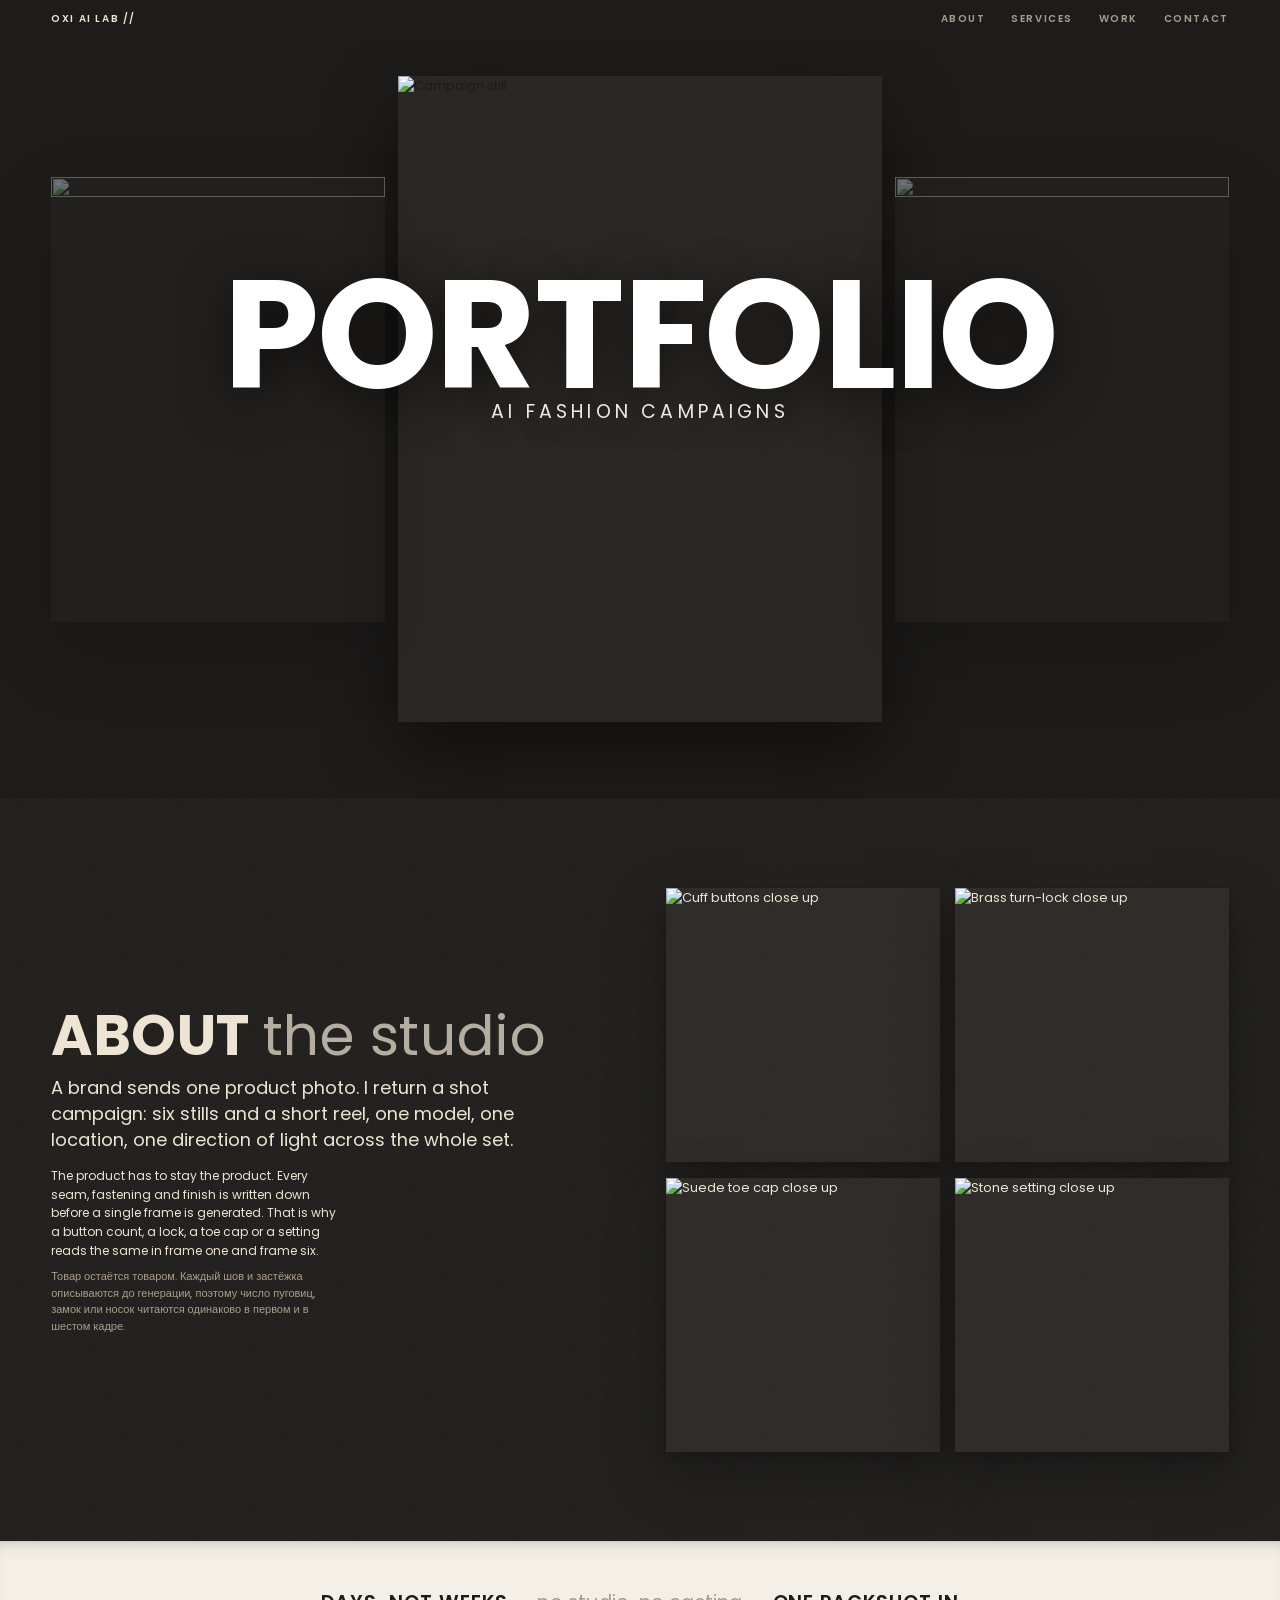
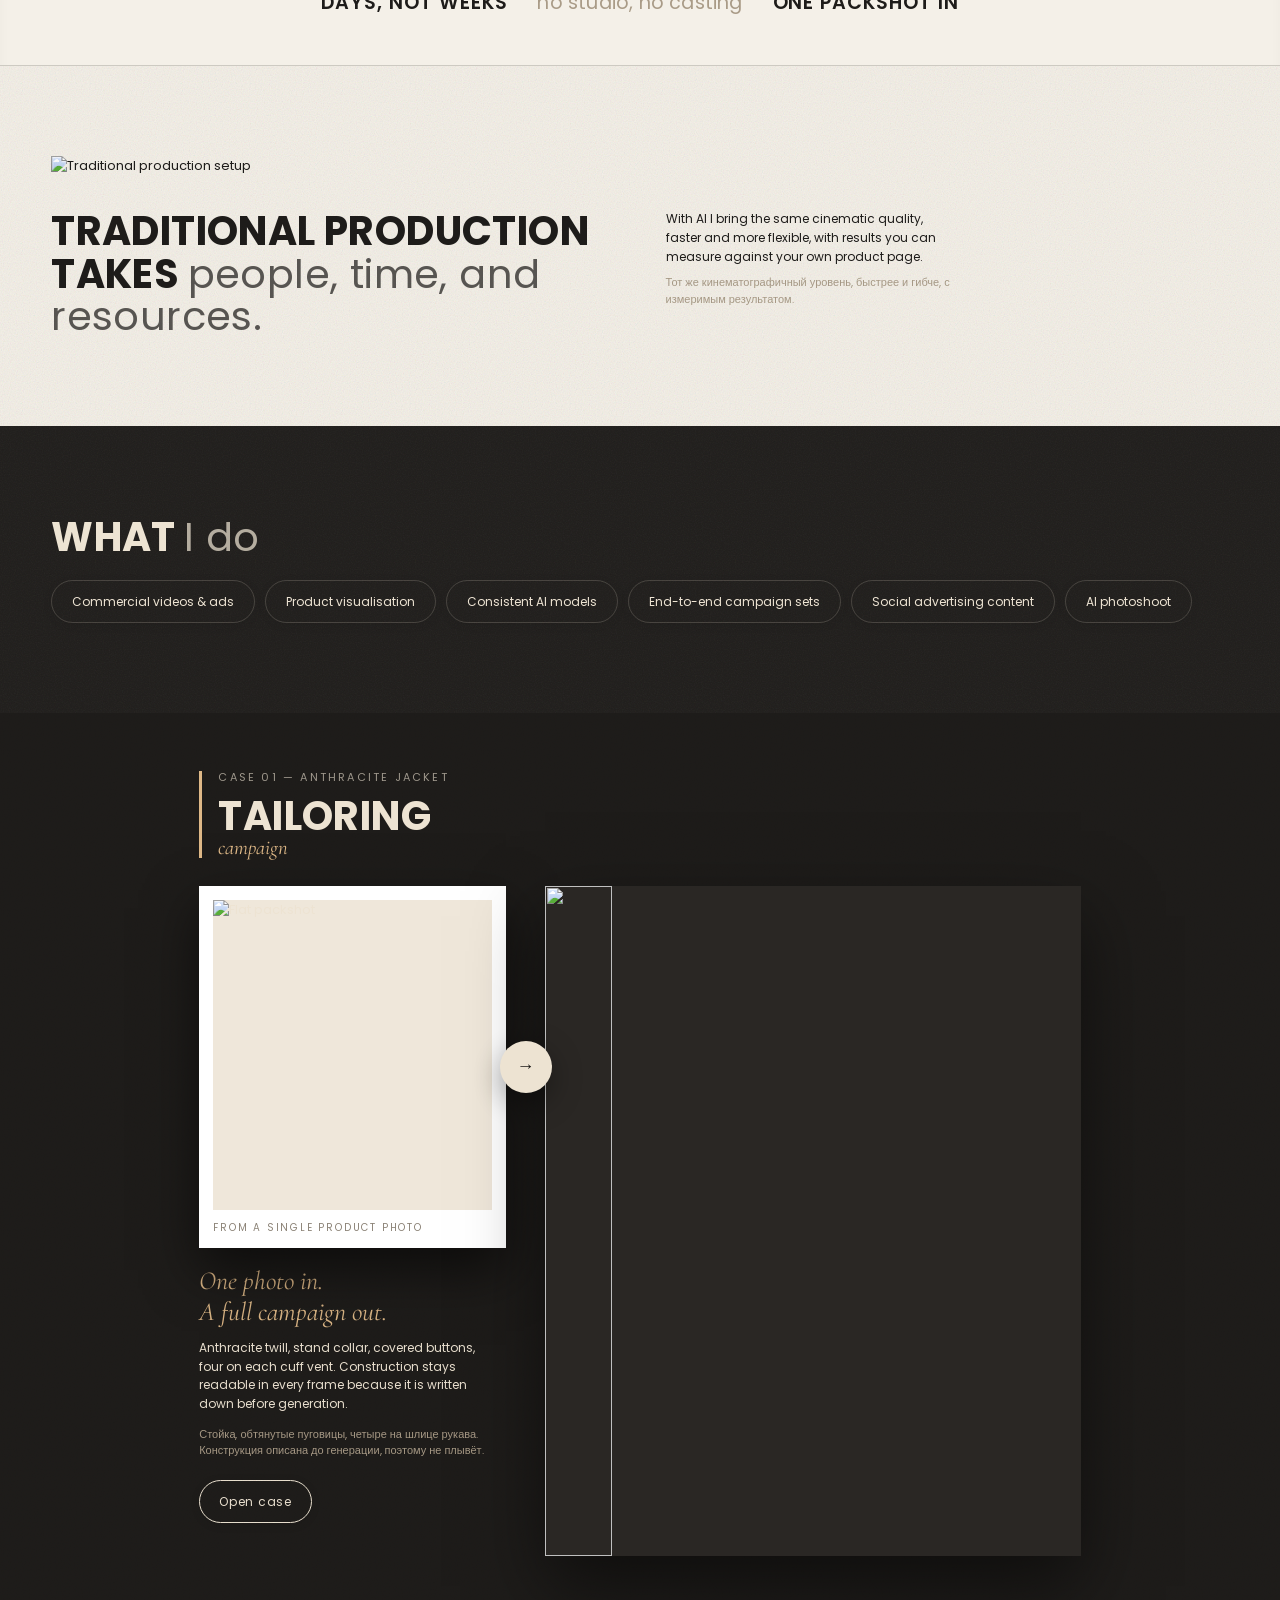
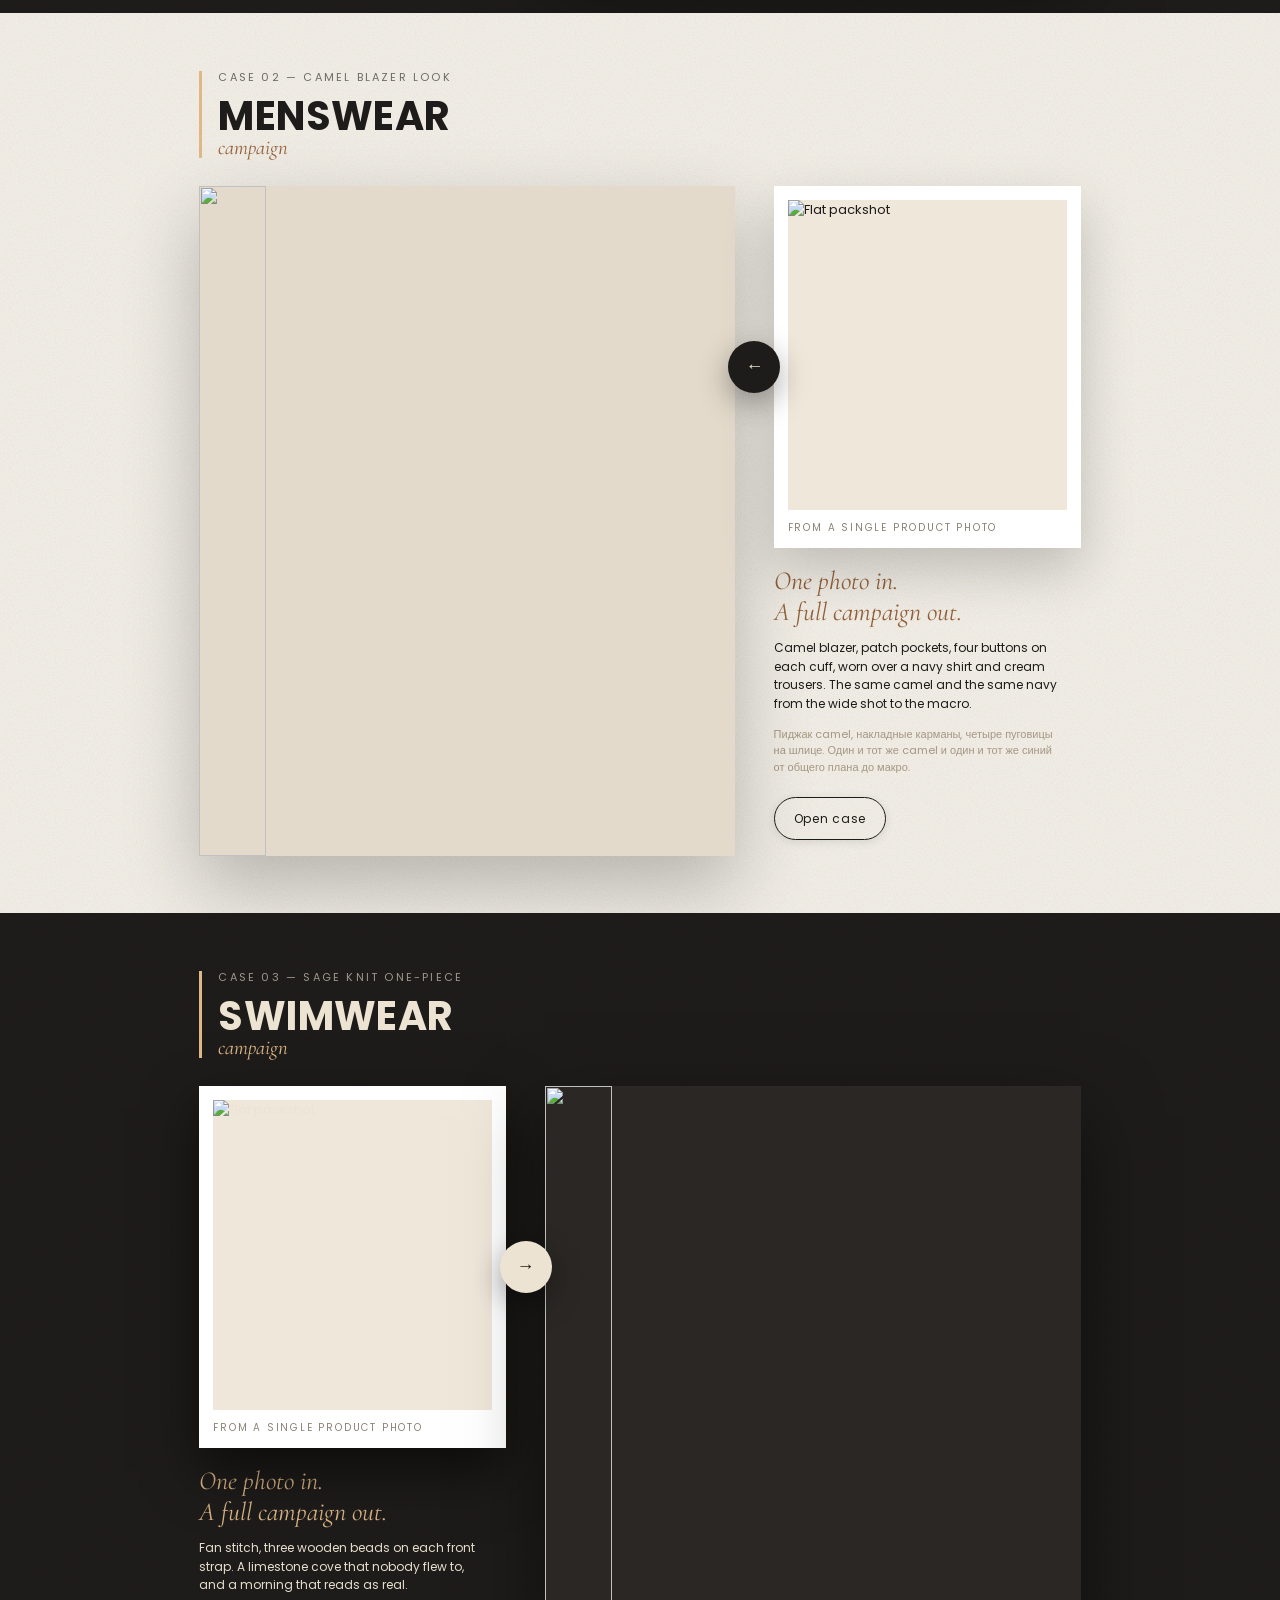
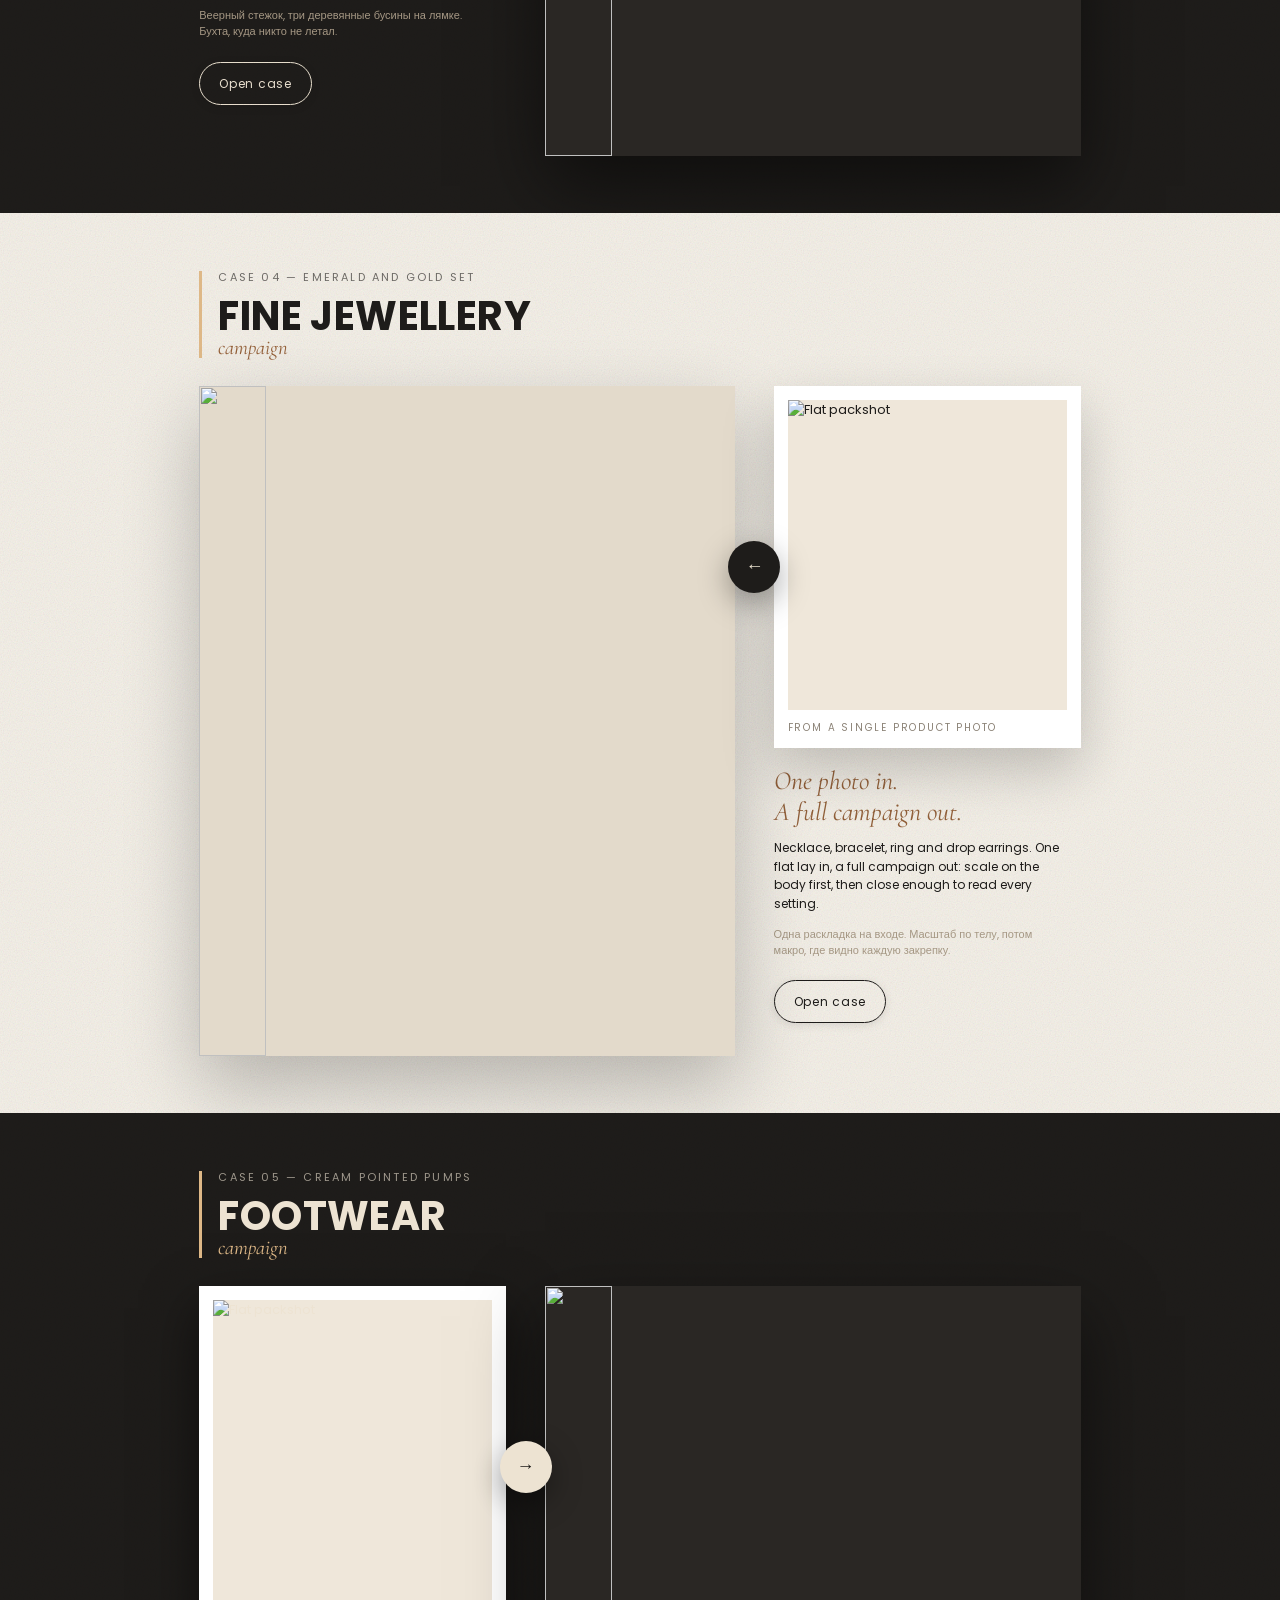
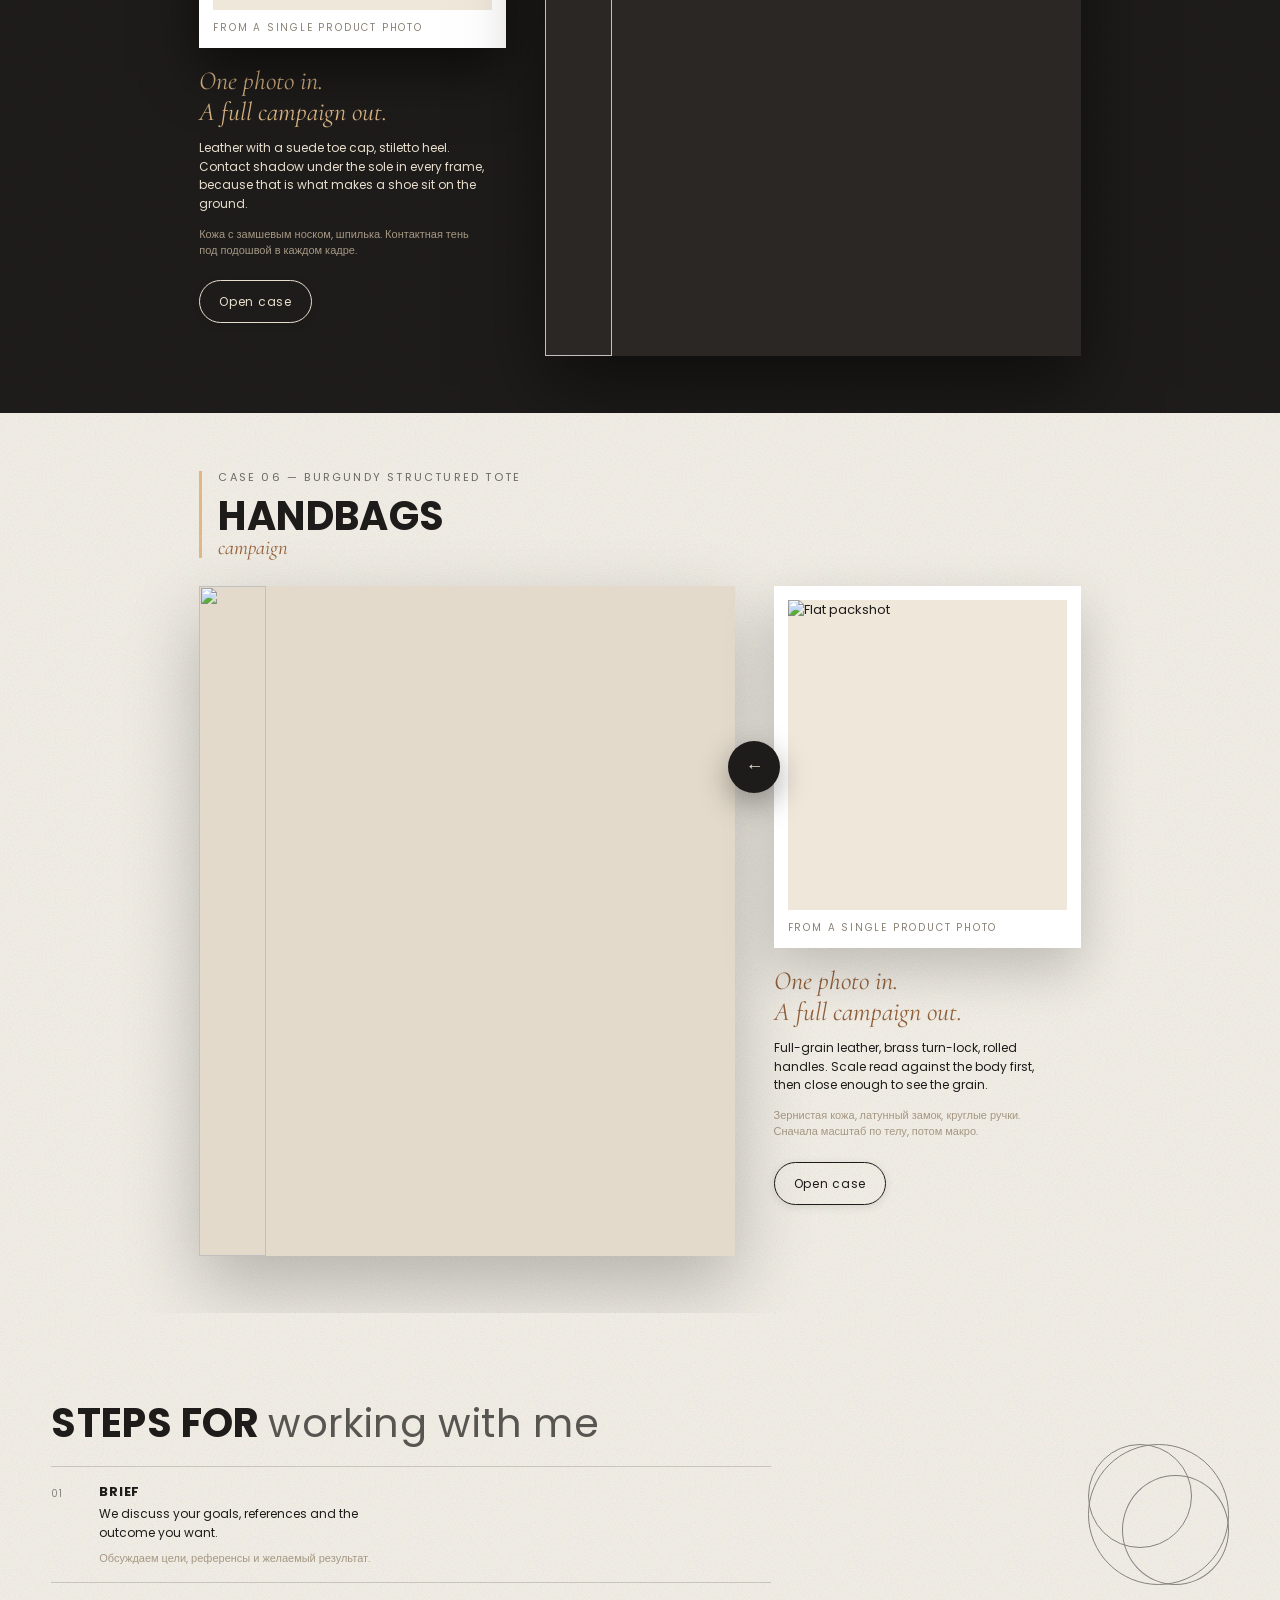
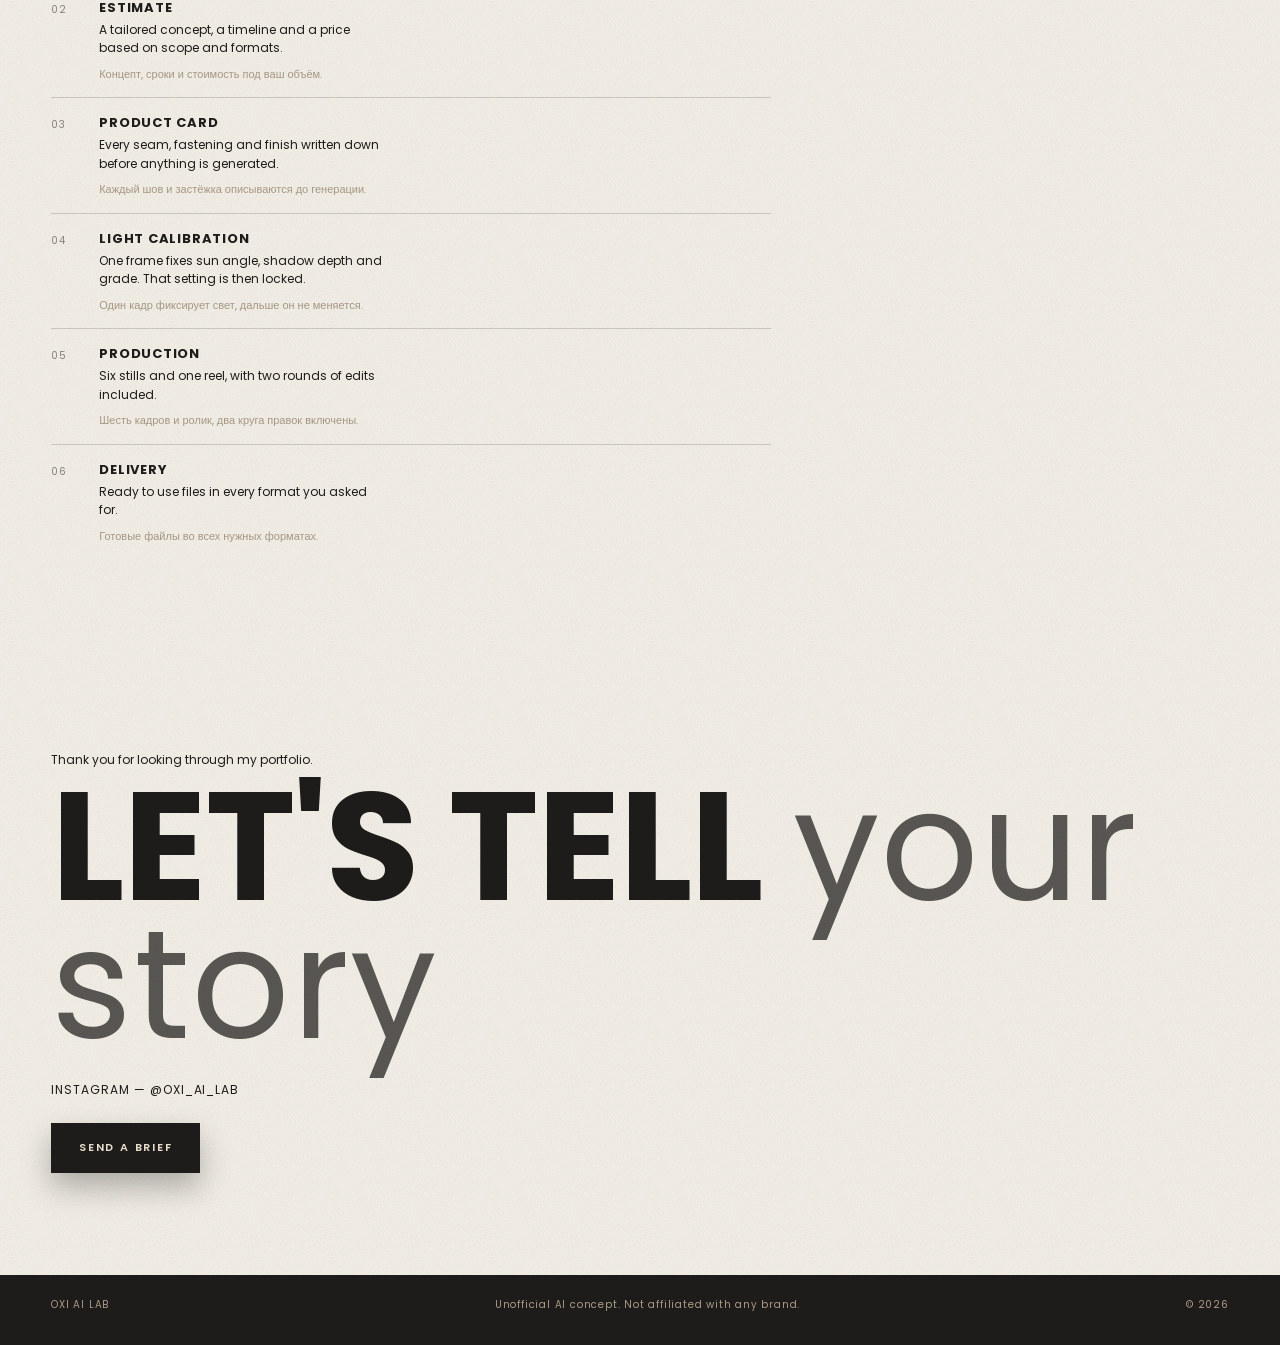
==== index.html @ d64b3382 "Add files via upload" ====
<!DOCTYPE html>
<html lang="en">
<head>
<meta charset="utf-8">
<meta name="viewport" content="width=device-width, initial-scale=1">
<title>OXI AI LAB — AI campaigns for fashion and accessory brands</title>
<meta name="description" content="Campaign visuals generated from a single product photo. Six stills and a short reel, no shoot required.">
<meta property="og:type" content="website">
<meta property="og:title" content="OXI AI LAB — AI campaigns for fashion and accessory brands">
<meta property="og:description" content="Campaign visuals generated from a single product photo. Six stills and a short reel, no shoot required.">
<meta property="og:image" content="https://oxiailab.github.io/images/og.jpg">
<meta property="og:url" content="https://oxiailab.github.io/">
<meta name="twitter:card" content="summary_large_image">
<link rel="icon" href="favicon.svg" type="image/svg+xml">
<link rel="preconnect" href="https://fonts.googleapis.com">
<link rel="preconnect" href="https://fonts.gstatic.com" crossorigin>
<link href="https://fonts.googleapis.com/css2?family=Poppins:wght@400;600;700&family=Cormorant+Garamond:ital,wght@1,300;1,400&display=swap" rel="stylesheet">
<link rel="stylesheet" href="style.css">
</head>
<body>

<header class="topbar">
  <a href="index.html">OXI AI LAB //</a>
  <nav>
    <a href="#about">About</a>
    <a href="#services">Services</a>
    <a href="#work">Work</a>
    <a href="#contact">Contact</a>
  </nav>
</header>

<div class="hero">
  <div class="hero-strip">
    <img class="side" src="images/hero-left.jpg" alt="">
    <img src="images/hero.jpg" alt="Campaign still">
    <img class="side" src="images/jewellery-01.jpg" alt="">
  </div>
  <div class="hero-title">
    <h1 class="giant">Portfolio</h1>
    <span class="hand">AI fashion campaigns</span>
  </div>
</div>

<section class="band dark grain" id="about">
  <div class="wrap cols">
    <div>
      <h2 class="title" style="font-size:clamp(28px,4.4vw,60px)">About <em>the studio</em></h2>
      <p class="lead">A brand sends one product photo. I return a shot campaign: six stills and a short reel, one model, one location, one direction of light across the whole set.</p>
      <p class="note">The product has to stay the product. Every seam, fastening and finish is written down before a single frame is generated. That is why a button count, a lock, a toe cap or a setting reads the same in frame one and frame six.</p>
      <p class="note-ru">Товар остаётся товаром. Каждый шов и застёжка описываются до генерации, поэтому число пуговиц, замок или носок читаются одинаково в первом и в шестом кадре.</p>
    </div>
    <div class="about-grid">
      <img src="images/about-1.jpg" alt="Cuff buttons close up">
      <img src="images/about-2.jpg" alt="Brass turn-lock close up">
      <img src="images/about-3.jpg" alt="Suede toe cap close up">
      <img src="images/about-4.jpg" alt="Stone setting close up">
    </div>
  </div>
</section>

<div class="manifest">
  <span>Days, not weeks</span>
  <span>no studio, no casting</span>
  <span>one packshot in</span>
</div>

<section class="band paper grain">
  <div class="wrap">
    <img src="images/compare.jpg" alt="Traditional production setup">
    <div class="cols" style="margin-top:34px; align-items:start">
      <h2 class="title" style="margin:0">Traditional production takes <em>people, time, and resources.</em></h2>
      <div>
        <p class="note">With AI I bring the same cinematic quality, faster and more flexible, with results you can measure against your own product page.</p>
        <p class="note-ru">Тот же кинематографичный уровень, быстрее и гибче, с измеримым результатом.</p>
      </div>
    </div>
  </div>
</section>

<section class="band dark grain" id="services">
  <div class="wrap">
    <h2 class="title">What <em>I do</em></h2>
    <ul class="pills">
      <li>Commercial videos &amp; ads</li>
      <li>Product visualisation</li>
      <li>Consistent AI models</li>
      <li>End-to-end campaign sets</li>
      <li>Social advertising content</li>
      <li>AI photoshoot</li>
    </ul>
  </div>
</section>

<div id="work"></div>

<!-- ===== РАЗВОРОТ: jacket (тёмный) ===== -->
<section class="case dark grain">
  <div class="wrap">
    <div class="head">
      <p class="tag">Case 01 — anthracite jacket</p>
      <h2 class="title">Tailoring<em>campaign</em></h2>
    </div>
    <div class="pr flip">
      <div class="pr-frame">
        <span class="track">
            <img src="images/jacket-01.jpg" alt="" loading="eager" decoding="async" fetchpriority="high">
            <img src="images/jacket-02.jpg" alt="" loading="lazy" decoding="async">
            <img src="images/jacket-03.jpg" alt="" loading="lazy" decoding="async">
            <img src="images/jacket-04.jpg" alt="" loading="lazy" decoding="async">
            <img src="images/jacket-05.jpg" alt="" loading="lazy" decoding="async">
            <img src="images/jacket-06.jpg" alt="" loading="lazy" decoding="async">
            <img src="images/jacket-01.jpg" alt="" loading="lazy" decoding="async">
            <img src="images/jacket-02.jpg" alt="" loading="lazy" decoding="async">
        </span>
      </div>
      <div class="pr-side">
        <figure class="pr-card">
          <img src="images/packshot-jacket.jpg" alt="Flat packshot">
          <figcaption>From a single product photo</figcaption>
          <span class="pr-arrow" aria-hidden="true">&#8594;</span>
        </figure>
        <p class="line">One photo in.<br>A full campaign out.</p>
        <p class="note">Anthracite twill, stand collar, covered buttons, four on each cuff vent. Construction stays readable in every frame because it is written down before generation.</p>
        <p class="note-ru">Стойка, обтянутые пуговицы, четыре на шлице рукава. Конструкция описана до генерации, поэтому не плывёт.</p>
        <a class="link" href="case-jacket.html">Open case</a>
      </div>
    </div>
  </div>
</section>

<!-- ===== РАЗВОРОТ: menswear (кремовый) ===== -->
<section class="case paper grain">
  <div class="wrap">
    <div class="head">
      <p class="tag">Case 02 — camel blazer look</p>
      <h2 class="title">Menswear<em>campaign</em></h2>
    </div>
    <div class="pr">
      <div class="pr-frame">
        <span class="track">
            <img src="images/menswear-01.jpg" alt="" loading="eager" decoding="async">
            <img src="images/menswear-02.jpg" alt="" loading="lazy" decoding="async">
            <img src="images/menswear-03.jpg" alt="" loading="lazy" decoding="async">
            <img src="images/menswear-04.jpg" alt="" loading="lazy" decoding="async">
            <img src="images/menswear-05.jpg" alt="" loading="lazy" decoding="async">
            <img src="images/menswear-06.jpg" alt="" loading="lazy" decoding="async">
            <img src="images/menswear-01.jpg" alt="" loading="lazy" decoding="async">
            <img src="images/menswear-02.jpg" alt="" loading="lazy" decoding="async">
        </span>
      </div>
      <div class="pr-side">
        <figure class="pr-card">
          <img src="images/packshot-menswear.jpg" alt="Flat packshot">
          <figcaption>From a single product photo</figcaption>
          <span class="pr-arrow" aria-hidden="true">&#8592;</span>
        </figure>
        <p class="line">One photo in.<br>A full campaign out.</p>
        <p class="note">Camel blazer, patch pockets, four buttons on each cuff, worn over a navy shirt and cream trousers. The same camel and the same navy from the wide shot to the macro.</p>
        <p class="note-ru">Пиджак camel, накладные карманы, четыре пуговицы на шлице. Один и тот же camel и один и тот же синий от общего плана до макро.</p>
        <a class="link" href="case-menswear.html">Open case</a>
      </div>
    </div>
  </div>
</section>

<!-- ===== РАЗВОРОТ: swimsuit (тёмный) ===== -->
<section class="case dark grain">
  <div class="wrap">
    <div class="head">
      <p class="tag">Case 03 — sage knit one-piece</p>
      <h2 class="title">Swimwear<em>campaign</em></h2>
    </div>
    <div class="pr flip">
      <div class="pr-frame">
        <span class="track">
            <img src="images/swimsuit-01.jpg" alt="" loading="eager" decoding="async">
            <img src="images/swimsuit-02.jpg" alt="" loading="lazy" decoding="async">
            <img src="images/swimsuit-03.jpg" alt="" loading="lazy" decoding="async">
            <img src="images/swimsuit-04.jpg" alt="" loading="lazy" decoding="async">
            <img src="images/swimsuit-05.jpg" alt="" loading="lazy" decoding="async">
            <img src="images/swimsuit-06.jpg" alt="" loading="lazy" decoding="async">
            <img src="images/swimsuit-01.jpg" alt="" loading="lazy" decoding="async">
            <img src="images/swimsuit-02.jpg" alt="" loading="lazy" decoding="async">
        </span>
      </div>
      <div class="pr-side">
        <figure class="pr-card">
          <img src="images/packshot-swimsuit.jpg" alt="Flat packshot">
          <figcaption>From a single product photo</figcaption>
          <span class="pr-arrow" aria-hidden="true">&#8594;</span>
        </figure>
        <p class="line">One photo in.<br>A full campaign out.</p>
        <p class="note">Fan stitch, three wooden beads on each front strap. A limestone cove that nobody flew to, and a morning that reads as real.</p>
        <p class="note-ru">Веерный стежок, три деревянные бусины на лямке. Бухта, куда никто не летал.</p>
        <a class="link" href="case-swimsuit.html">Open case</a>
      </div>
    </div>
  </div>
</section>

<!-- ===== РАЗВОРОТ: jewellery (кремовый) ===== -->
<section class="case paper grain">
  <div class="wrap">
    <div class="head">
      <p class="tag">Case 04 — emerald and gold set</p>
      <h2 class="title">Fine jewellery<em>campaign</em></h2>
    </div>
    <div class="pr">
      <div class="pr-frame">
        <span class="track">
            <img src="images/jewellery-01.jpg" alt="" loading="eager" decoding="async">
            <img src="images/jewellery-02.jpg" alt="" loading="lazy" decoding="async">
            <img src="images/jewellery-03.jpg" alt="" loading="lazy" decoding="async">
            <img src="images/jewellery-04.jpg" alt="" loading="lazy" decoding="async">
            <img src="images/jewellery-05.jpg" alt="" loading="lazy" decoding="async">
            <img src="images/jewellery-06.jpg" alt="" loading="lazy" decoding="async">
            <img src="images/jewellery-01.jpg" alt="" loading="lazy" decoding="async">
            <img src="images/jewellery-02.jpg" alt="" loading="lazy" decoding="async">
        </span>
      </div>
      <div class="pr-side">
        <figure class="pr-card">
          <img src="images/packshot-jewellery.jpg" alt="Flat packshot">
          <figcaption>From a single product photo</figcaption>
          <span class="pr-arrow" aria-hidden="true">&#8592;</span>
        </figure>
        <p class="line">One photo in.<br>A full campaign out.</p>
        <p class="note">Necklace, bracelet, ring and drop earrings. One flat lay in, a full campaign out: scale on the body first, then close enough to read every setting.</p>
        <p class="note-ru">Одна раскладка на входе. Масштаб по телу, потом макро, где видно каждую закрепку.</p>
        <a class="link" href="case-jewellery.html">Open case</a>
      </div>
    </div>
  </div>
</section>

<!-- ===== РАЗВОРОТ: shoes (тёмный) ===== -->
<section class="case dark grain">
  <div class="wrap">
    <div class="head">
      <p class="tag">Case 05 — cream pointed pumps</p>
      <h2 class="title">Footwear<em>campaign</em></h2>
    </div>
    <div class="pr flip">
      <div class="pr-frame">
        <span class="track">
            <img src="images/shoes-01.jpg" alt="" loading="eager" decoding="async">
            <img src="images/shoes-02.jpg" alt="" loading="lazy" decoding="async">
            <img src="images/shoes-03.jpg" alt="" loading="lazy" decoding="async">
            <img src="images/shoes-04.jpg" alt="" loading="lazy" decoding="async">
            <img src="images/shoes-05.jpg" alt="" loading="lazy" decoding="async">
            <img src="images/shoes-06.jpg" alt="" loading="lazy" decoding="async">
            <img src="images/shoes-01.jpg" alt="" loading="lazy" decoding="async">
            <img src="images/shoes-02.jpg" alt="" loading="lazy" decoding="async">
        </span>
      </div>
      <div class="pr-side">
        <figure class="pr-card">
          <img src="images/packshot-shoes.jpg" alt="Flat packshot">
          <figcaption>From a single product photo</figcaption>
          <span class="pr-arrow" aria-hidden="true">&#8594;</span>
        </figure>
        <p class="line">One photo in.<br>A full campaign out.</p>
        <p class="note">Leather with a suede toe cap, stiletto heel. Contact shadow under the sole in every frame, because that is what makes a shoe sit on the ground.</p>
        <p class="note-ru">Кожа с замшевым носком, шпилька. Контактная тень под подошвой в каждом кадре.</p>
        <a class="link" href="case-shoes.html">Open case</a>
      </div>
    </div>
  </div>
</section>

<!-- ===== РАЗВОРОТ: bag (кремовый) ===== -->
<section class="case paper grain">
  <div class="wrap">
    <div class="head">
      <p class="tag">Case 06 — burgundy structured tote</p>
      <h2 class="title">Handbags<em>campaign</em></h2>
    </div>
    <div class="pr">
      <div class="pr-frame">
        <span class="track">
            <img src="images/bag-01.jpg" alt="" loading="eager" decoding="async">
            <img src="images/bag-02.jpg" alt="" loading="lazy" decoding="async">
            <img src="images/bag-03.jpg" alt="" loading="lazy" decoding="async">
            <img src="images/bag-04.jpg" alt="" loading="lazy" decoding="async">
            <img src="images/bag-05.jpg" alt="" loading="lazy" decoding="async">
            <img src="images/bag-06.jpg" alt="" loading="lazy" decoding="async">
            <img src="images/bag-01.jpg" alt="" loading="lazy" decoding="async">
            <img src="images/bag-02.jpg" alt="" loading="lazy" decoding="async">
        </span>
      </div>
      <div class="pr-side">
        <figure class="pr-card">
          <img src="images/packshot-bag.jpg" alt="Flat packshot">
          <figcaption>From a single product photo</figcaption>
          <span class="pr-arrow" aria-hidden="true">&#8592;</span>
        </figure>
        <p class="line">One photo in.<br>A full campaign out.</p>
        <p class="note">Full-grain leather, brass turn-lock, rolled handles. Scale read against the body first, then close enough to see the grain.</p>
        <p class="note-ru">Зернистая кожа, латунный замок, круглые ручки. Сначала масштаб по телу, потом макро.</p>
        <a class="link" href="case-bag.html">Open case</a>
      </div>
    </div>
  </div>
</section>

<section class="band paper grain">
  <div class="circles"><span></span><span></span><span></span></div>
  <div class="wrap">
    <h2 class="title">Steps for <em>working with me</em></h2>
    <ol class="steps">
      <li><div><b>Brief</b><p class="note">We discuss your goals, references and the outcome you want.</p><p class="note-ru">Обсуждаем цели, референсы и желаемый результат.</p></div></li>
      <li><div><b>Estimate</b><p class="note">A tailored concept, a timeline and a price based on scope and formats.</p><p class="note-ru">Концепт, сроки и стоимость под ваш объём.</p></div></li>
      <li><div><b>Product card</b><p class="note">Every seam, fastening and finish written down before anything is generated.</p><p class="note-ru">Каждый шов и застёжка описываются до генерации.</p></div></li>
      <li><div><b>Light calibration</b><p class="note">One frame fixes sun angle, shadow depth and grade. That setting is then locked.</p><p class="note-ru">Один кадр фиксирует свет, дальше он не меняется.</p></div></li>
      <li><div><b>Production</b><p class="note">Six stills and one reel, with two rounds of edits included.</p><p class="note-ru">Шесть кадров и ролик, два круга правок включены.</p></div></li>
      <li><div><b>Delivery</b><p class="note">Ready to use files in every format you asked for.</p><p class="note-ru">Готовые файлы во всех нужных форматах.</p></div></li>
    </ol>
  </div>
</section>

<section class="cta grain" id="contact">
  <div class="wrap">
    <p class="note">Thank you for looking through my portfolio.</p>
    <h2 class="giant">Let's tell <em>your story</em></h2>
    <div class="contacts">
      <a href="https://instagram.com/oxi_ai_lab" target="_blank" rel="noopener">Instagram — @oxi_ai_lab</a>
    </div>
    <a class="btn" href="https://instagram.com/oxi_ai_lab" target="_blank" rel="noopener">Send a brief</a>
  </div>
</section>

<footer class="foot">
  <span>OXI AI LAB</span>
  <span>Unofficial AI concept. Not affiliated with any brand.</span>
  <span>&copy; 2026</span>
</footer>

<nav class="slidenav" aria-label="Cases"></nav>
<script>
/* Листание кейсов: точки справа, стрелки и PageUp/PageDown.
   Прокрутка колесом работает как обычно, слайды к ней примагничиваются средствами CSS. */
(function(){
  var cases = [].slice.call(document.querySelectorAll('section.case'));
  if (!cases.length) return;
  var nav = document.querySelector('.slidenav');
  cases.forEach(function(sec, i){
    var b = document.createElement('button');
    b.type = 'button';
    b.setAttribute('aria-label', 'Case ' + (i + 1));
    b.addEventListener('click', function(){ go(i); });
    nav.appendChild(b);
  });
  var dots = [].slice.call(nav.children), cur = 0;
  function go(i){
    i = Math.max(0, Math.min(cases.length - 1, i));
    cases[i].scrollIntoView({behavior:'smooth', block:'start'});
  }
  function warm(i){
    /* Кадры следующего слайда подгружаются заранее, по одному, чтобы канал не забивался
       шестью картинками разом: именно из-за этого на медленной сети появлялись белые места. */
    var sec = cases[i];
    if (!sec || sec.dataset.warm) return;
    sec.dataset.warm = '1';
    var imgs = [].slice.call(sec.querySelectorAll('img[loading="lazy"]'));
    (function next(){
      var img = imgs.shift();
      if (!img) return;
      img.loading = 'eager';
      var probe = new Image();
      probe.onload = probe.onerror = function(){ setTimeout(next, 60); };
      probe.src = img.currentSrc || img.src;
    })();
  }
  function mark(i){
    cur = i;
    dots.forEach(function(d, k){ d.setAttribute('aria-current', k === i ? 'true' : 'false'); });
    nav.classList.toggle('on-dark', cases[i].classList.contains('dark'));
    warm(i); warm(i + 1);
  }
  if ('IntersectionObserver' in window){
    var io = new IntersectionObserver(function(es){
      es.forEach(function(e){ if (e.isIntersecting) mark(cases.indexOf(e.target)); });
    }, {threshold:.55});
    cases.forEach(function(s){ io.observe(s); });
  }
  if (document.readyState === 'complete') { warm(0); warm(1); }
  else window.addEventListener('load', function(){ warm(0); warm(1); });
  document.addEventListener('keydown', function(e){
    if (e.metaKey || e.ctrlKey || e.altKey) return;
    var inCase = cases[cur] && cases[cur].getBoundingClientRect().top > -window.innerHeight * .5
                             && cases[cur].getBoundingClientRect().bottom > window.innerHeight * .5;
    if (e.key === 'ArrowRight' || e.key === 'PageDown'){ if (inCase){ e.preventDefault(); go(cur + 1); } }
    if (e.key === 'ArrowLeft'  || e.key === 'PageUp'){   if (inCase){ e.preventDefault(); go(cur - 1); } }
  });
})();
</script>
</body>
</html>
---- style.css ----
/* =========================================================
   OXI AI LAB — коллажное портфолио
   Цвета и шрифты — в :root. Разметка — в .html
   ========================================================= */

:root{
  --ink:      #1E1C1A;   /* тёмные развороты */
  --ink-soft: #2A2724;   /* антрацит канона */
  --cream:    #EDE3D2;
  --paper:    #F4F0E8;   /* утверждённый светлый фон соцсетей */
  --bronze:   #94613A;   /* курсивный акцент на светлом */
  --tan:      #DEB887;   /* фирменная полоска, курсив на тёмном */
  --sand:     #A99B87;   /* русские подписи, вторичный текст */
  --line-l:   rgba(30,28,26,.18);
  --line-d:   rgba(237,227,210,.18);

  --sans:  "Poppins","Helvetica Neue",Arial,sans-serif;

  --pad: clamp(16px,4vw,60px);
  --max: 1320px;
}

*{ box-sizing:border-box; }
html{ scroll-behavior:smooth; }
@media (prefers-reduced-motion:reduce){ html{ scroll-behavior:auto; } }

body{
  margin:0; color:var(--ink); font-family:var(--sans);
  font-size:clamp(13px,.95vw,15px); line-height:1.6;
  background:var(--paper); -webkit-font-smoothing:antialiased;
}
img,video{ display:block; width:100%; height:auto; }
a{ color:inherit; text-decoration:none; }
a:focus-visible{ outline:2px solid currentColor; outline-offset:3px; }
.wrap{ max-width:var(--max); margin:0 auto; padding-inline:var(--pad); }

/* ---------- бумажная фактура (генерится CSS, файл не нужен) ---------- */
.grain{ position:relative; }
.grain::before{
  content:""; position:absolute; inset:0; pointer-events:none; opacity:.35;
  background-image:url("data:image/svg+xml,%3Csvg xmlns='http://www.w3.org/2000/svg' width='160' height='160'%3E%3Cfilter id='n'%3E%3CfeTurbulence type='fractalNoise' baseFrequency='.85' numOctaves='3'/%3E%3C/filter%3E%3Crect width='160' height='160' filter='url(%23n)' opacity='.5'/%3E%3C/svg%3E");
  mix-blend-mode:multiply;
}
.band.dark.grain::before{ mix-blend-mode:screen; opacity:.12; }

/* ---------- полосы ---------- */
.band{ padding-block:clamp(48px,7vw,110px); position:relative; }
.band.dark{ background:var(--ink); color:var(--cream); }
.band.paper{ background:var(--paper); }

/* ---------- типографика ---------- */
.giant{
  margin:0; font-weight:700; text-transform:uppercase;
  letter-spacing:-.015em; line-height:.9;
  font-size:clamp(46px,12vw,164px);
}
.title{
  margin:0 0 10px; font-weight:700; text-transform:uppercase;
  letter-spacing:.01em; line-height:1.06;
  font-size:clamp(21px,3.1vw,44px);
}
/* Акцент внутри заголовка: то же семейство, светлее и без капса.
   Курсив Cormorant разрешён только на ровных подложках — канон visual-identity.md §8. */
.title em, .giant em{
  font-style:normal; font-weight:400; text-transform:none;
  letter-spacing:.01em; opacity:.72;
}
.hand{ font-weight:400; text-transform:uppercase; letter-spacing:.22em;
       font-size:clamp(13px,1.5vw,19px); line-height:1.2; margin:0; }
.eyebrow{ margin:0 0 10px; font-size:10px; letter-spacing:.18em; text-transform:uppercase; font-weight:600; opacity:.6; }
.note{ font-size:12px; line-height:1.55; max-width:36ch; margin:0 0 8px; }
.note-ru{ font-size:11px; line-height:1.5; max-width:36ch; color:var(--sand); margin:0; }
.lead{ font-size:clamp(15px,1.4vw,19px); line-height:1.45; max-width:44ch; margin:0 0 14px; }
p{ margin:0 0 12px; }

/* ---------- шапка ---------- */
.topbar{
  position:sticky; top:0; z-index:20;
  display:flex; justify-content:space-between; align-items:center; gap:16px;
  padding:11px var(--pad); background:var(--ink); color:var(--cream);
  font-size:10px; letter-spacing:.16em; text-transform:uppercase; font-weight:600;
}
.topbar nav{ display:flex; gap:clamp(10px,2vw,28px); }
.topbar nav a{ opacity:.65; } .topbar nav a:hover{ opacity:1; }

/* ---------- герой ---------- */
.hero{ background:var(--ink); position:relative; overflow:hidden; padding-block:clamp(20px,3vw,44px) clamp(40px,6vw,80px); }
.hero-strip{ display:grid; grid-template-columns:1fr 1.45fr 1fr; gap:clamp(6px,1vw,14px); padding-inline:var(--pad); }
.hero-strip img{ aspect-ratio:3/4; object-fit:cover; }
.hero-strip .side{ opacity:.4; align-self:center; }
.hero-title{ position:absolute; left:0; right:0; top:30%; z-index:3; text-align:center; color:#fff; pointer-events:none;
             text-shadow:0 10px 50px rgba(0,0,0,.6); }
.hero-title .hand{ display:block; margin-top:-.18em; opacity:.9; }
@media (max-width:760px){
  .hero-strip{ grid-template-columns:1fr; } .hero-strip .side{ display:none; }
  .hero-title{ top:auto; bottom:14%; }
}

/* ---------- две колонки ---------- */
.cols{ display:grid; grid-template-columns:1fr 1fr; gap:clamp(22px,4vw,60px); align-items:center; }
.cols img{ aspect-ratio:4/5; object-fit:cover; }
@media (max-width:820px){ .cols{ grid-template-columns:1fr; } }

/* ---------- строка-манифест ---------- */
.manifest{
  display:flex; flex-wrap:wrap; justify-content:center; align-items:baseline;
  gap:clamp(8px,2.4vw,30px); padding-block:clamp(24px,3.6vw,48px);
  border-block:1px solid var(--line-l); background:var(--paper);
  font-size:clamp(12px,1.5vw,20px); text-transform:uppercase; letter-spacing:.05em; font-weight:600;
}
.manifest span:nth-child(even){ font-weight:400; text-transform:none; letter-spacing:.01em; color:var(--sand); }

/* ---------- пилюли услуг ---------- */
.pills{ display:flex; flex-wrap:wrap; gap:10px; margin:22px 0 0; padding:0; }
.pills li{ list-style:none; border:1px solid var(--line-l); border-radius:999px; padding:11px 20px; font-size:12px; }
.band.dark .pills li{ border-color:var(--line-d); }

/* ---------- ДЕКОР ----------
   .rail — рейка с прищепками над разворотом
   .circles — контурные круги в углу
------------------------------------ */
.rail{ position:relative; height:34px; margin-bottom:14px; }
.rail::before{ content:""; position:absolute; left:0; right:0; top:9px; height:1px; background:currentColor; opacity:.35; }
.rail i{ position:absolute; top:0; width:9px; height:26px; border:1px solid currentColor; border-radius:3px; opacity:.55; }
.rail i:nth-child(1){ left:12%; } .rail i:nth-child(2){ left:48%; } .rail i:nth-child(3){ left:83%; }
.circles{ position:absolute; right:var(--pad); top:14%; width:clamp(90px,11vw,170px); aspect-ratio:1; pointer-events:none; opacity:.5; }
.circles span{ position:absolute; inset:0; border:1px solid currentColor; border-radius:50%; }
.circles span:nth-child(2){ inset:0 26% 26% 0; } .circles span:nth-child(3){ inset:22% 0 0 24%; }

/* ---------- РАЗВОРОТ КЕЙСА ----------
   Ровная строка: текстовый блок + два кадра.
   Пакшот на кремовом — маленькая карточка поверх кадров.
------------------------------------------------ */
.board{
  position:relative;
  display:grid; grid-template-columns:repeat(3,1fr);
  gap:clamp(10px,1.6vw,22px); align-items:start;
  margin-top:clamp(22px,3.4vw,44px);
}
.board a, .board figure{ margin:0; display:block; }
.board img, .board video{
  aspect-ratio:4/5; object-fit:cover;
  box-shadow:0 26px 60px rgba(0,0,0,.32), 0 4px 10px rgba(0,0,0,.18);
}
.board.flip .b-cap{ order:9; }
.b-cap{ padding-top:2px; }
.b-tile{ display:block; }

@media (max-width:860px){
  .board{ grid-template-columns:1fr; }
  .board .b-cap, .board.flip .b-cap{ order:1; grid-column:1 / -1; }
  .circles{ display:none; }
}
@media (max-width:520px){ .board{ grid-template-columns:1fr; } }

.link{ display:inline-block; font-size:11px; letter-spacing:.14em; text-transform:uppercase; font-weight:600;
       border-bottom:1px solid currentColor; padding-bottom:3px; margin-top:6px; }

/* ---------- шаги ---------- */
.steps{ list-style:none; margin:22px 0 0; padding:0; max-width:720px; counter-reset:step; }
.steps li{ counter-increment:step; display:grid; grid-template-columns:34px 1fr; gap:14px;
           padding:15px 0; border-top:1px solid var(--line-l); }
.steps li::before{ content:counter(step,decimal-leading-zero); font-size:10px; letter-spacing:.12em; opacity:.5; padding-top:4px; }
.steps b{ display:block; text-transform:uppercase; letter-spacing:.06em; font-size:13px; margin-bottom:2px; }

/* ---------- финал ---------- */
.cta{ background:var(--paper); padding-block:clamp(50px,8vw,120px); text-align:left; }
.contacts{ display:flex; flex-wrap:wrap; gap:26px; margin-top:26px; font-size:12px; letter-spacing:.08em; text-transform:uppercase; }
.btn{ display:inline-block; margin-top:24px; background:var(--ink); color:var(--cream);
      padding:16px 28px; font-size:11px; letter-spacing:.16em; text-transform:uppercase; font-weight:600; }
.foot{ background:var(--ink); color:var(--sand); display:flex; flex-wrap:wrap; gap:12px;
       justify-content:space-between; padding:22px var(--pad) 32px; font-size:10px; letter-spacing:.08em; }

/* ---------- страница кейса ---------- */
.case-head{ padding:clamp(30px,5vw,70px) 0 clamp(20px,3vw,42px); }
.case-head h1{ margin:8px 0 16px; font-weight:700; text-transform:uppercase; line-height:1.02; font-size:clamp(30px,6vw,76px); }
.specs{ display:grid; grid-template-columns:repeat(auto-fit,minmax(130px,1fr)); gap:20px;
        border-top:1px solid var(--line-l); padding-top:20px; margin-top:26px; }
.specs dt{ font-size:9px; text-transform:uppercase; letter-spacing:.16em; opacity:.55; margin-bottom:4px; }
.specs dd{ margin:0; font-size:13px; }
.brief{ background:var(--ink-soft); color:var(--cream); }
/* пакшот не обрезается никогда: родная пропорция, целиком */
.brief .pr-card{ width:min(100%,360px); margin:0; justify-self:center; }
.brief .pr-card img{ aspect-ratio:auto; }
.frames{ display:grid; grid-template-columns:repeat(2,1fr); gap:clamp(10px,1.5vw,20px); }
.frames img{ aspect-ratio:4/5; object-fit:cover; }
.reel{ max-width:340px; } .reel img{ aspect-ratio:9/16; object-fit:cover; }
.pager{ display:flex; justify-content:space-between; gap:16px; padding-block:clamp(32px,5vw,64px); border-top:1px solid var(--line-l); }
@media (max-width:700px){ .frames{ grid-template-columns:1fr; } }

/* плитка кадра в ряду разворота */
.b-tile{ display:block; margin:0; }
.b-tile img{ aspect-ratio:4/5; object-fit:cover; }

/* ---------- пакшот на кремовом ----------
   Маленькая карточка, лежит поверх двух кадров, со своей тенью.
   Размер — width, положение — bottom и left. Текст — в <figcaption>.
------------------------------------------------ */
:root{ --italic:"Cormorant Garamond",Georgia,serif; }

.b-pack{
  position:absolute; z-index:4;
  width:23%; bottom:6%;
  left:calc(66.666% - 11.5%);
  background:#F2EDE4;
  box-shadow:0 34px 70px rgba(0,0,0,.42), 0 6px 16px rgba(0,0,0,.24);
}
.board.flip .b-pack{ left:calc(33.333% - 11.5%); }
.b-pack img{ aspect-ratio:4/5; object-fit:cover; box-shadow:none; }
.pack-note{
  position:absolute; left:8%; right:8%; bottom:7%;
  margin:0; text-align:left;
  font-family:var(--italic); font-style:italic; font-weight:400;
  font-size:clamp(11px,1.15vw,18px); line-height:1.15;
  color:#2A2724;
}

/* Средние экраны: разворот в две колонки, кадры идут второй строкой,
   стык между ними по центру — карточка встаёт туда же. */
@media (max-width:860px){
  /* Пакшот перестаёт быть врезкой: встаёт отдельной карточкой слева,
     между текстом и кадром. Ширина и подпись — крупнее. */
  .b-pack{
    position:static; order:2;
    width:62%; max-width:340px;
    margin:0 auto 4px 0;
    grid-column:1 / -1;
  }
  .board.flip .b-pack{ left:auto; margin-right:auto; margin-left:0; }
  .pack-note{ left:7%; right:7%; bottom:6%; font-size:clamp(19px,4.6vw,28px); }
}
@media (max-width:520px){
  .b-pack{ width:72%; }
  .pack-note{ font-size:clamp(20px,5.4vw,30px); }
}

/* ---------- объём ---------- */
.cols img{ box-shadow:0 26px 60px rgba(0,0,0,.30), 0 4px 10px rgba(0,0,0,.16); }
.hero-strip img{ box-shadow:0 30px 70px rgba(0,0,0,.45); }
.band.paper .manifest, .manifest{ box-shadow:inset 0 12px 24px -22px rgba(0,0,0,.5); }
.frames img, .reel img, .reel video{ box-shadow:0 22px 50px rgba(0,0,0,.28); }
.pills li{ box-shadow:0 2px 10px rgba(0,0,0,.08); }
.btn{ box-shadow:0 14px 30px rgba(0,0,0,.28); }

/* ---------- About: сетка макро вместо кадра с моделью ---------- */
.about-grid{ display:grid; grid-template-columns:1fr 1fr; gap:clamp(8px,1.2vw,16px); }
.about-grid img{
  aspect-ratio:1/1; object-fit:cover;
  box-shadow:0 22px 50px rgba(0,0,0,.34), 0 4px 10px rgba(0,0,0,.18);
}
.cols .about-grid img{ box-shadow:0 22px 50px rgba(0,0,0,.34), 0 4px 10px rgba(0,0,0,.18); }

/* ============ БЛОК КЕЙСА: ДВА ТИПА, ЧЕРЕДУЮТСЯ ============
   Чётные — тёмный диптих: кремовая панель с пакшотом, зазор, кадр 4:5.
   Нечётные — кремовый отпечаток: кадр 4:5, рядом карточка пакшота.
   Кадры идут слайд-шоу: 6 кадров, по 2,5 с, бесшовный цикл.
   Ни одной надписи поверх фотографии.
--------------------------------------------------------- */
:root{ --gapv:clamp(12px,1.6vw,24px); --italic:"Cormorant Garamond",Georgia,serif; }

/* ---- кейс = слайд во весь экран ----
   Высота кадра считается от высоты окна, поэтому слайд всегда помещается целиком.
   На телефоне слайды выключены: там всё листается обычной прокруткой. */
.case{ padding-block:clamp(48px,7vw,110px); position:relative; }
@media (min-width:861px) and (min-height:620px){
  html{ scroll-snap-type:y proximity; scroll-padding-top:0; }
  .case{ --fh:clamp(360px, calc(100svh - 230px), 940px);
         min-height:100svh; display:grid; align-content:center;
         padding-block:clamp(30px,4vh,60px); scroll-snap-align:start; scroll-snap-stop:always; }
  .case .pr-frame{ height:var(--fh); width:auto; aspect-ratio:4/5; }
  .case .pr{ justify-content:center; }
  .case:not(.flip-none) .pr{ grid-template-columns:clamp(240px,24vw,330px) auto; }
  .case .pr:not(.flip){ grid-template-columns:auto clamp(240px,24vw,330px); }
  .case .pr-card img{ height:calc(var(--fh) - 360px); min-height:120px; width:auto;
                      margin-inline:auto; }
  .case .link{ margin-top:clamp(16px,2.4vh,34px); }
}
.case.dark{ background:var(--ink); color:var(--cream); }
.case.paper{ background:var(--paper); color:var(--ink); }
.case .head{ position:relative; padding-left:clamp(14px,1.5vw,22px); margin-bottom:26px; }
.case .head::before{ content:""; position:absolute; left:0; top:2px; bottom:2px;
                     width:3px; background:var(--tan); }
.case .title{ margin:0; }
.case .title em{ display:block; font-family:var(--italic); font-style:italic;
                 font-weight:400; text-transform:none; letter-spacing:0;
                 font-size:.52em; line-height:1.1; opacity:1; }
.case.paper .title em{ color:var(--bronze); }
.case.dark  .title em{ color:var(--tan); }
.case .tag{ margin:0 0 8px; font-size:11px; letter-spacing:.2em; text-transform:uppercase; opacity:.62; }

.case .line{ margin:0; font-family:var(--italic); font-style:italic;
             font-size:clamp(19px,2.1vw,26px); line-height:1.18; }
.case.paper .line{ color:var(--bronze); }
.case.dark  .line{ color:var(--tan); }

/* общая механика слайд-шоу */
.track{ display:flex; width:800%; height:100%;
        animation:caseSlide 15s cubic-bezier(.65,0,.2,1) infinite; }
.track img{ flex:0 0 12.5%; width:12.5%; height:100%; object-fit:cover; box-shadow:none; }
@keyframes caseSlide{
  0%,13.3%{transform:translateX(0)}      16.6%,29.9%{transform:translateX(-12.5%)}
  33.3%,46.6%{transform:translateX(-25%)} 50%,63.3%{transform:translateX(-37.5%)}
  66.6%,79.9%{transform:translateX(-50%)} 83.3%,96.6%{transform:translateX(-62.5%)}
  100%{transform:translateX(-75%)}
}
/* Если в системе выключены анимации, лента не едет, а кадры сменяются плавным затуханием:
   тот же шаг 2,5 секунды, движения нет. */
@media (prefers-reduced-motion:reduce){
  .track{ display:block; width:100%; height:100%; animation:none; }
  .track img{ position:absolute; inset:0; width:100%; height:100%;
              opacity:0; animation:caseFade 15s linear infinite; }
  .track img:nth-child(n+7){ display:none; }
  .track img:nth-child(1){ animation-delay:0s }
  .track img:nth-child(2){ animation-delay:-12.5s }
  .track img:nth-child(3){ animation-delay:-10s }
  .track img:nth-child(4){ animation-delay:-7.5s }
  .track img:nth-child(5){ animation-delay:-5s }
  .track img:nth-child(6){ animation-delay:-2.5s }
}
@keyframes caseFade{
  0%{ opacity:0 } 2%,15%{ opacity:1 } 17%,100%{ opacity:0 }
}

/* ---- блок кейса: один на оба цвета ----
   .flip (тёмные) ставит колонку с пакшотом слева. Стрелка смотрит от пакшота к кадру. */
.case.dark .note, .case.dark .note-ru{ color:inherit; }
.case.dark .note-ru{ color:var(--sand); }
/* ---- тип 2: кремовый отпечаток ---- */
.pr{ --prgap:clamp(20px,3vw,48px);
     display:grid; grid-template-columns:1fr clamp(250px,31vw,360px);
     gap:var(--prgap); align-items:start; }
.pr.flip{ grid-template-columns:clamp(250px,31vw,360px) 1fr; }
.pr.flip .pr-side{ order:-1; }
.pr-card{ position:relative; }
.pr-arrow{ position:absolute; top:50%; z-index:4;
  width:52px; height:52px; border-radius:50%; background:var(--ink); color:var(--cream);
  display:grid; place-items:center; font-size:18px; box-shadow:0 10px 30px rgba(0,0,0,.35); }
.pr.flip .pr-arrow{ left:calc(100% + var(--prgap) / 2); transform:translate(-50%,-50%); }
.pr:not(.flip) .pr-arrow{ right:calc(100% + var(--prgap) / 2); transform:translate(50%,-50%); }
.case.dark .pr-arrow{ background:var(--cream); color:var(--ink); }
.pr-frame{ position:relative; overflow:hidden; aspect-ratio:4/5;
           box-shadow:0 30px 70px rgba(0,0,0,.24); }
/* Пока кадр не загрузился, на его месте тон блока, а не белый лист. */
.case.paper .pr-frame{ background:#E3DACB; }
.case.dark  .pr-frame{ background:#2A2724; }
.case.paper .track img{ background:#E3DACB; }
.case.dark  .track img{ background:#2A2724; }
.pr-card img{ background:var(--panel,#EFE7DA); }
.frames img, .reel img, .reel video{ background:#E3DACB; }
.hero-strip img{ background:#2A2724; }
.about-grid img{ background:#2A2724; }
.pr-card{ margin:0 0 18px; background:#fff; padding:14px 14px 12px;
          box-shadow:0 22px 50px rgba(0,0,0,.20); }
.case.dark .pr-card{ box-shadow:0 22px 50px rgba(0,0,0,.55); }
.case.dark .pr-frame{ box-shadow:0 30px 70px rgba(0,0,0,.5); }
.pr-card img{ width:100%; height:auto; object-fit:contain; background:var(--panel,#EFE7DA); }
.pr-card figcaption{ margin-top:10px; font-size:10px; letter-spacing:.18em;
                     text-transform:uppercase; color:#8b8276; }
.pr-side .note, .pr-side .note-ru{ margin-top:12px; }

@media (max-width:860px){
  .pr, .pr.flip{ grid-template-columns:1fr; }
  .pr-arrow{ display:none; }
  .pr-side{ order:-1; }
  .pr-card{ max-width:300px; margin-inline:auto; }
  .circles{ display:none; }
}

/* ---------- Кнопка кейса: пилюля как в блоке услуг ---------- */
.b-cap .link{ display:inline-block; width:auto; }
.b-cap .note-ru{ margin-bottom:6px; }
.link{
  display:inline-block; margin-top:clamp(34px,4vw,58px);
  border:1px solid currentColor; border-radius:999px;
  padding:11px 19px;
  font-size:12px; letter-spacing:.06em; text-transform:none; font-weight:400;
  box-shadow:0 2px 10px rgba(0,0,0,.10);
  transition:background .2s, color .2s;
}
.band.paper .link:hover{ background:var(--ink); color:var(--paper); }
.band.dark  .link:hover{ background:var(--cream); color:var(--ink); }
.pager .link{ margin-top:0; }

/* ---- навигация по слайдам ---- */
.slidenav{ position:fixed; right:14px; top:50%; transform:translateY(-50%); z-index:30;
           display:none; flex-direction:column; gap:10px; }
.slidenav button{ width:10px; height:10px; padding:0; border-radius:50%; cursor:pointer;
                  border:1px solid currentColor; background:transparent; color:var(--ink);
                  opacity:.45; transition:opacity .2s, background .2s; }
.slidenav button[aria-current="true"]{ opacity:1; background:currentColor; }
.slidenav button:hover{ opacity:1; }
.slidenav.on-dark button{ color:var(--cream); }
.slidehint{ position:absolute; left:50%; bottom:18px; transform:translateX(-50%);
            font-size:10px; letter-spacing:.2em; text-transform:uppercase; opacity:.5; }
@media (min-width:861px) and (min-height:620px){ .slidenav{ display:flex; } }
@media (prefers-reduced-motion:reduce){ html{ scroll-behavior:auto; } }
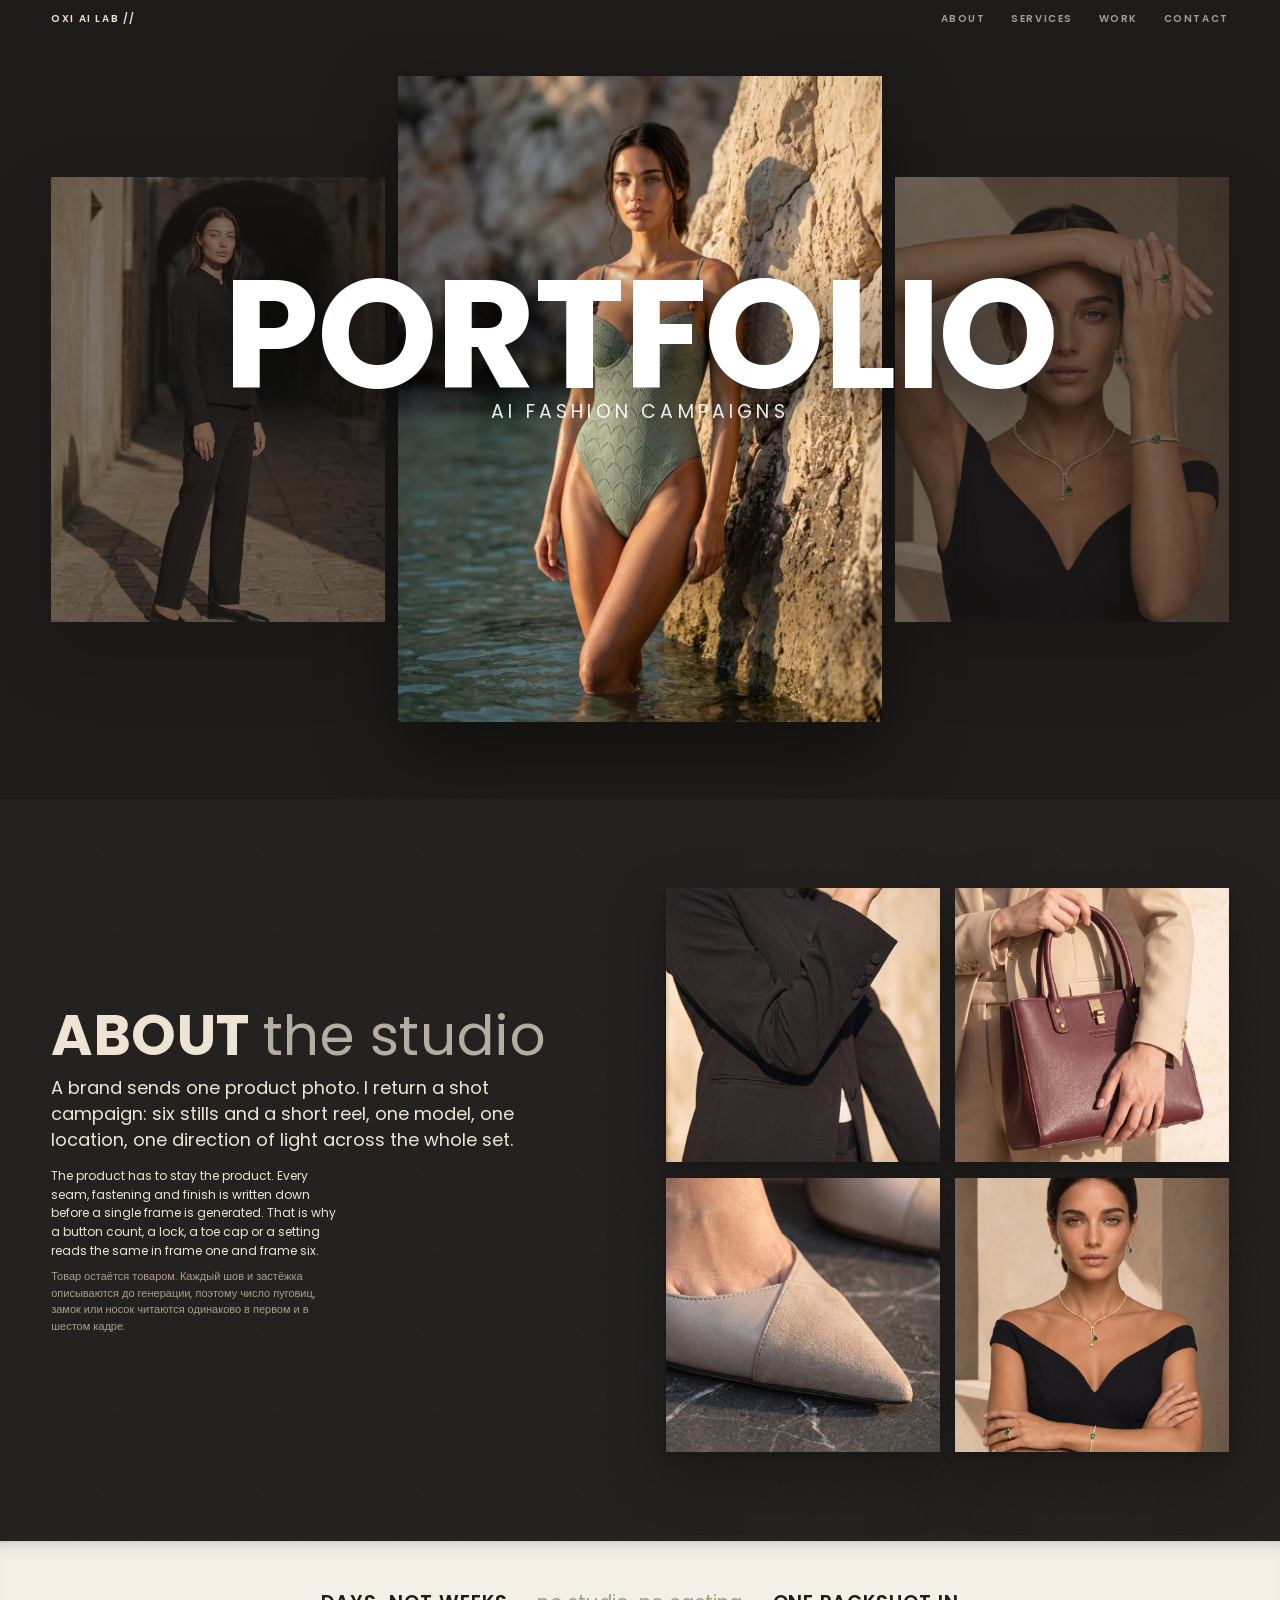
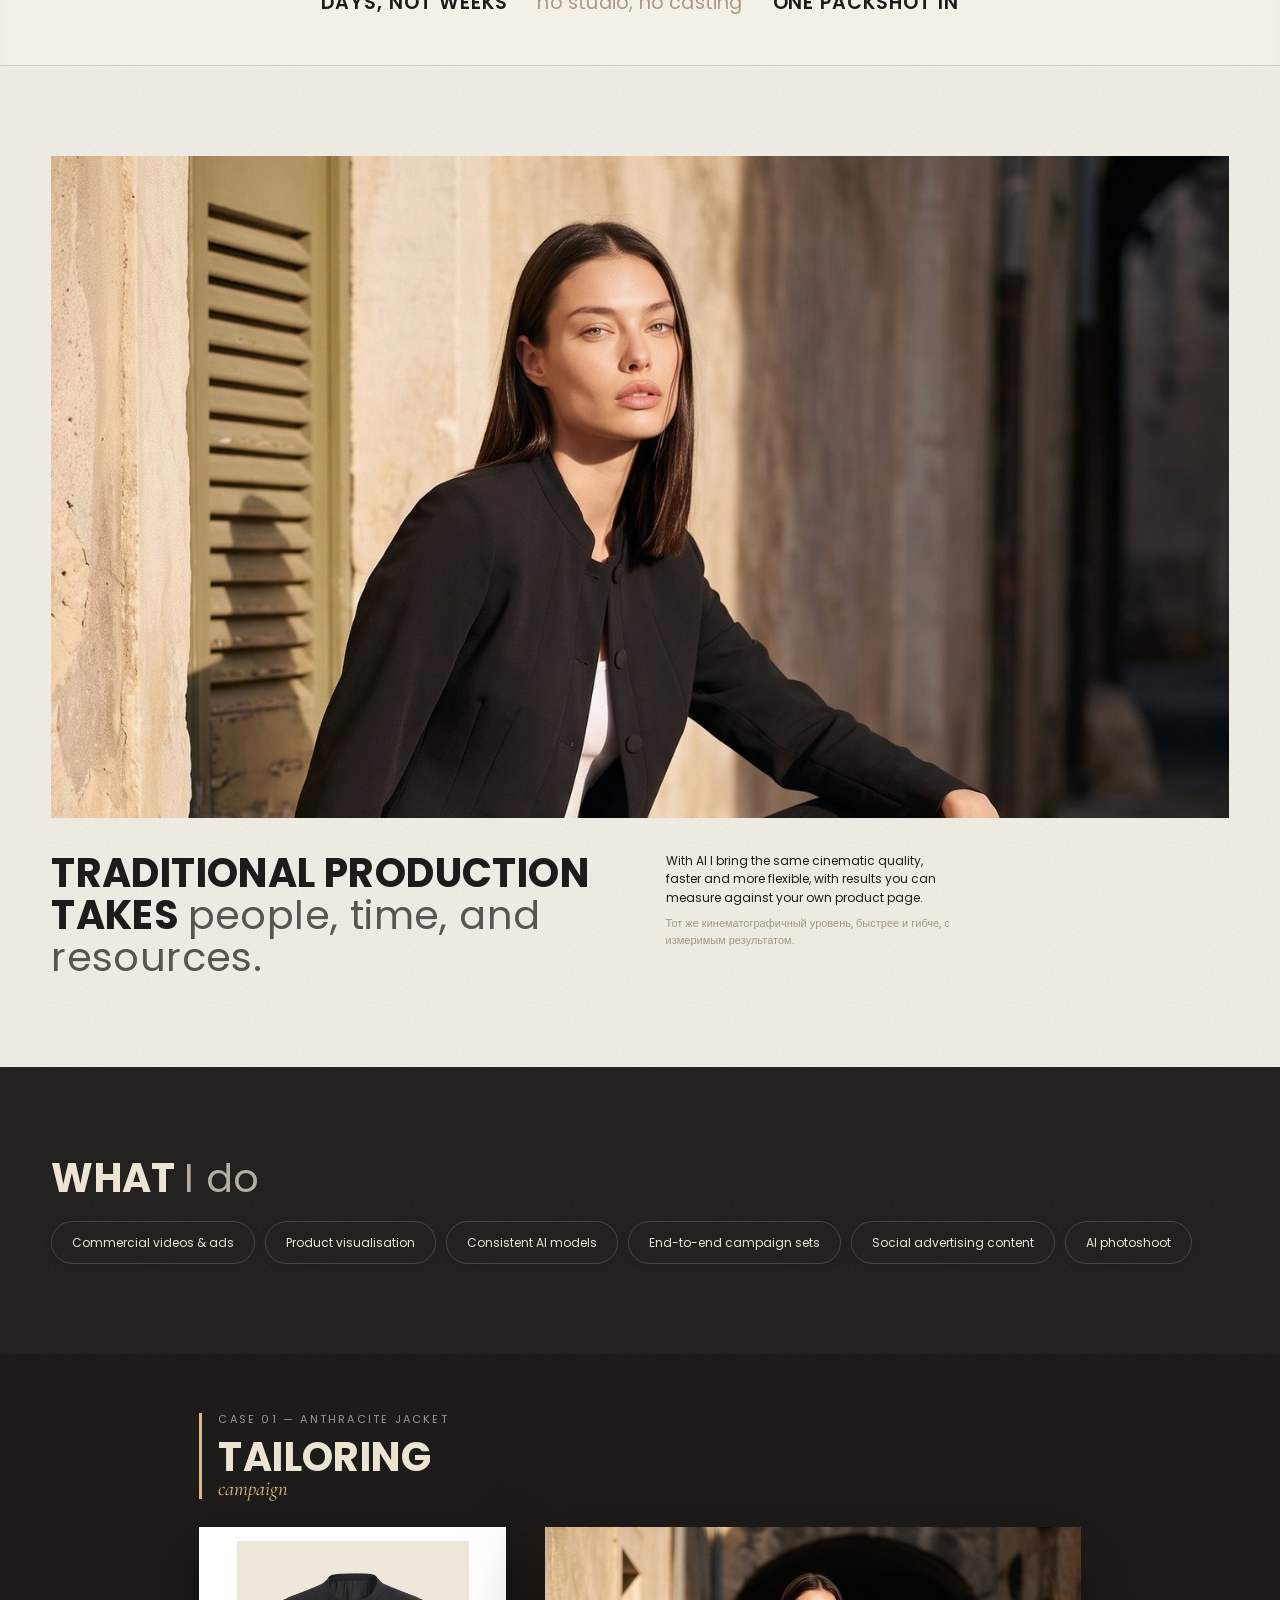
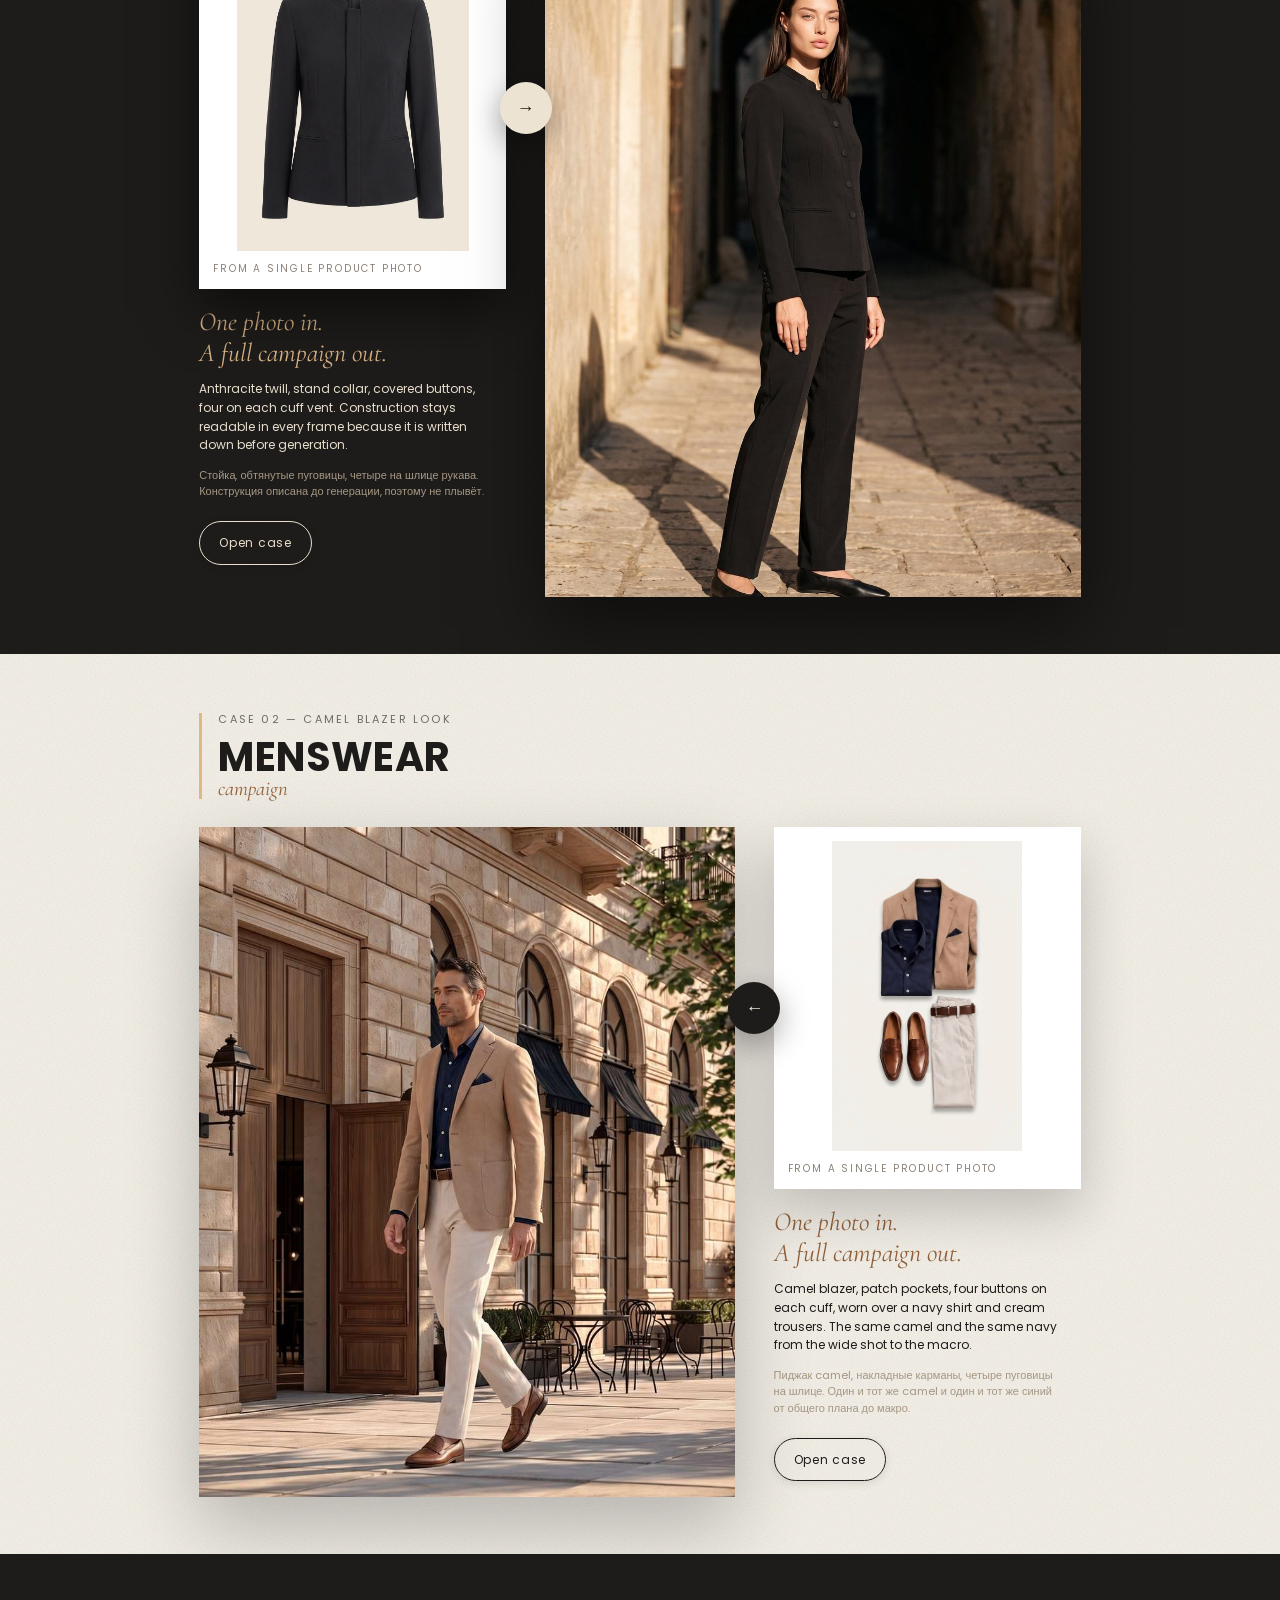
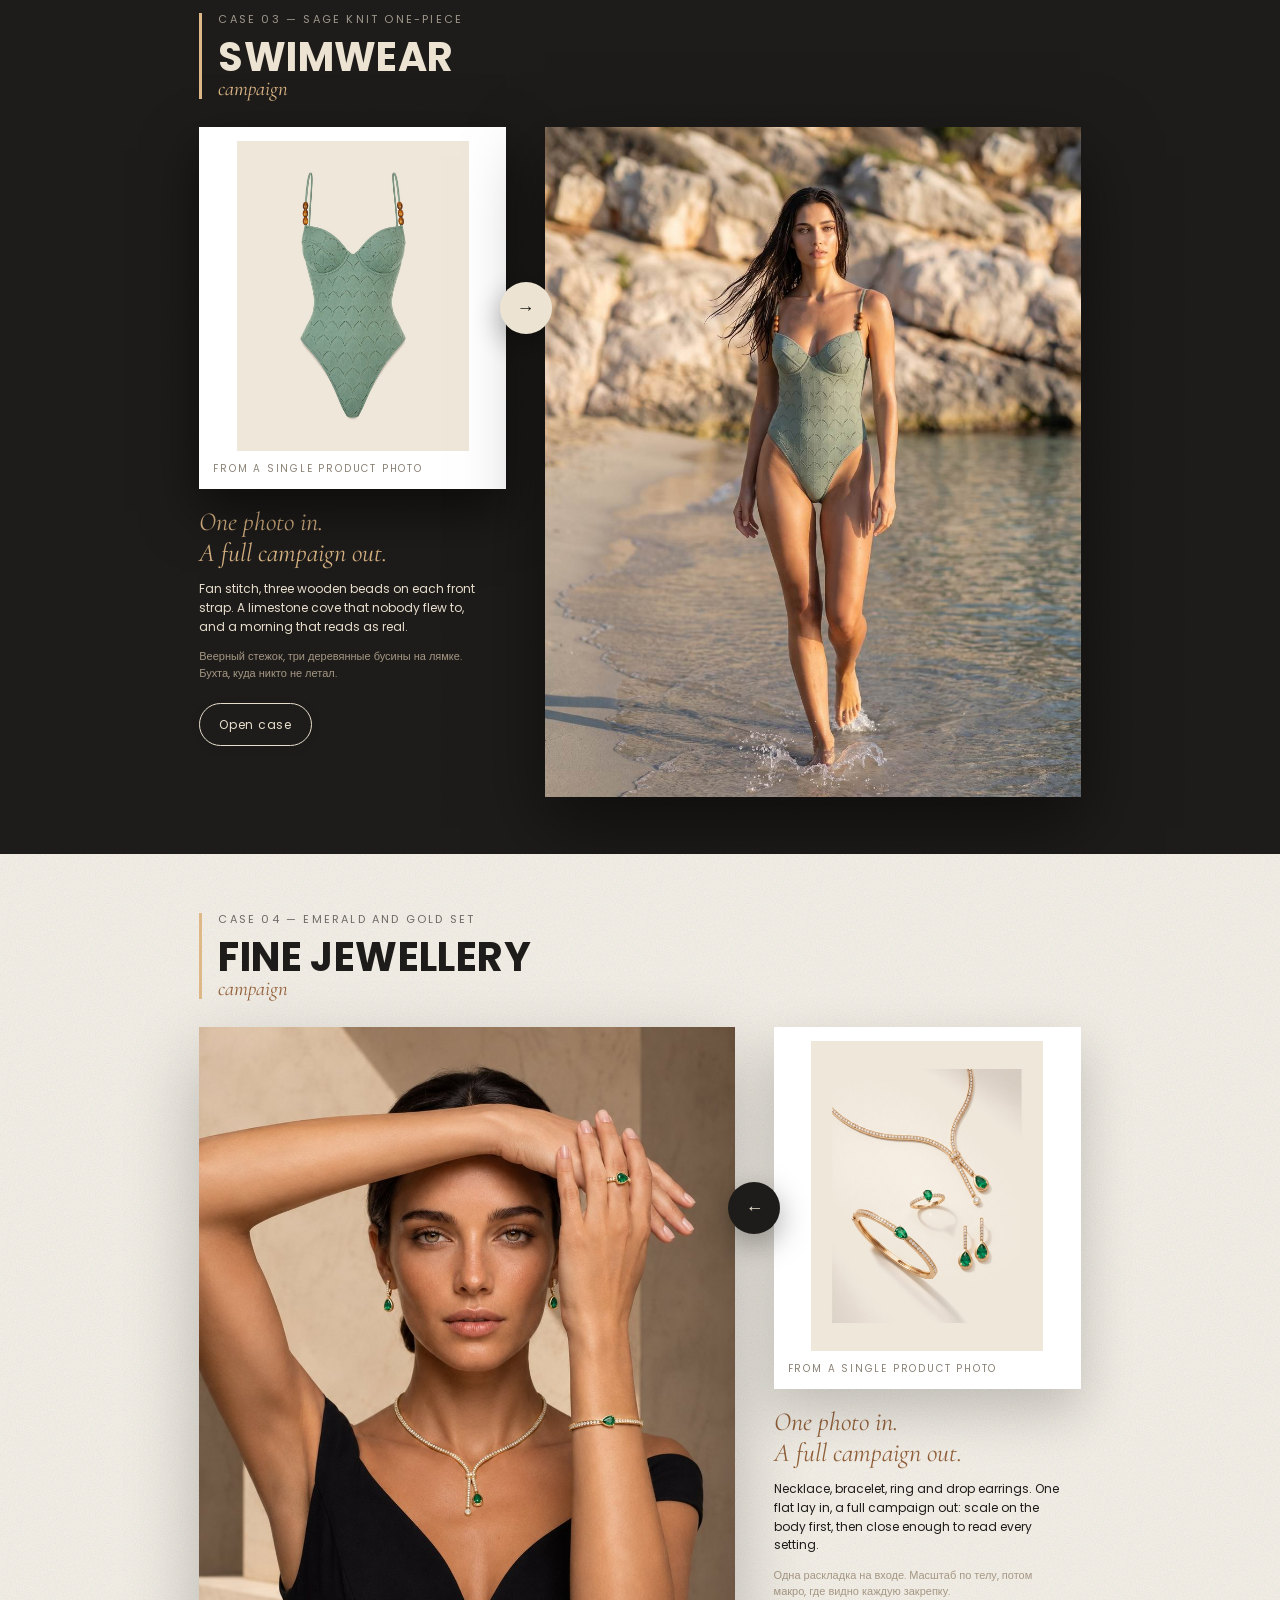
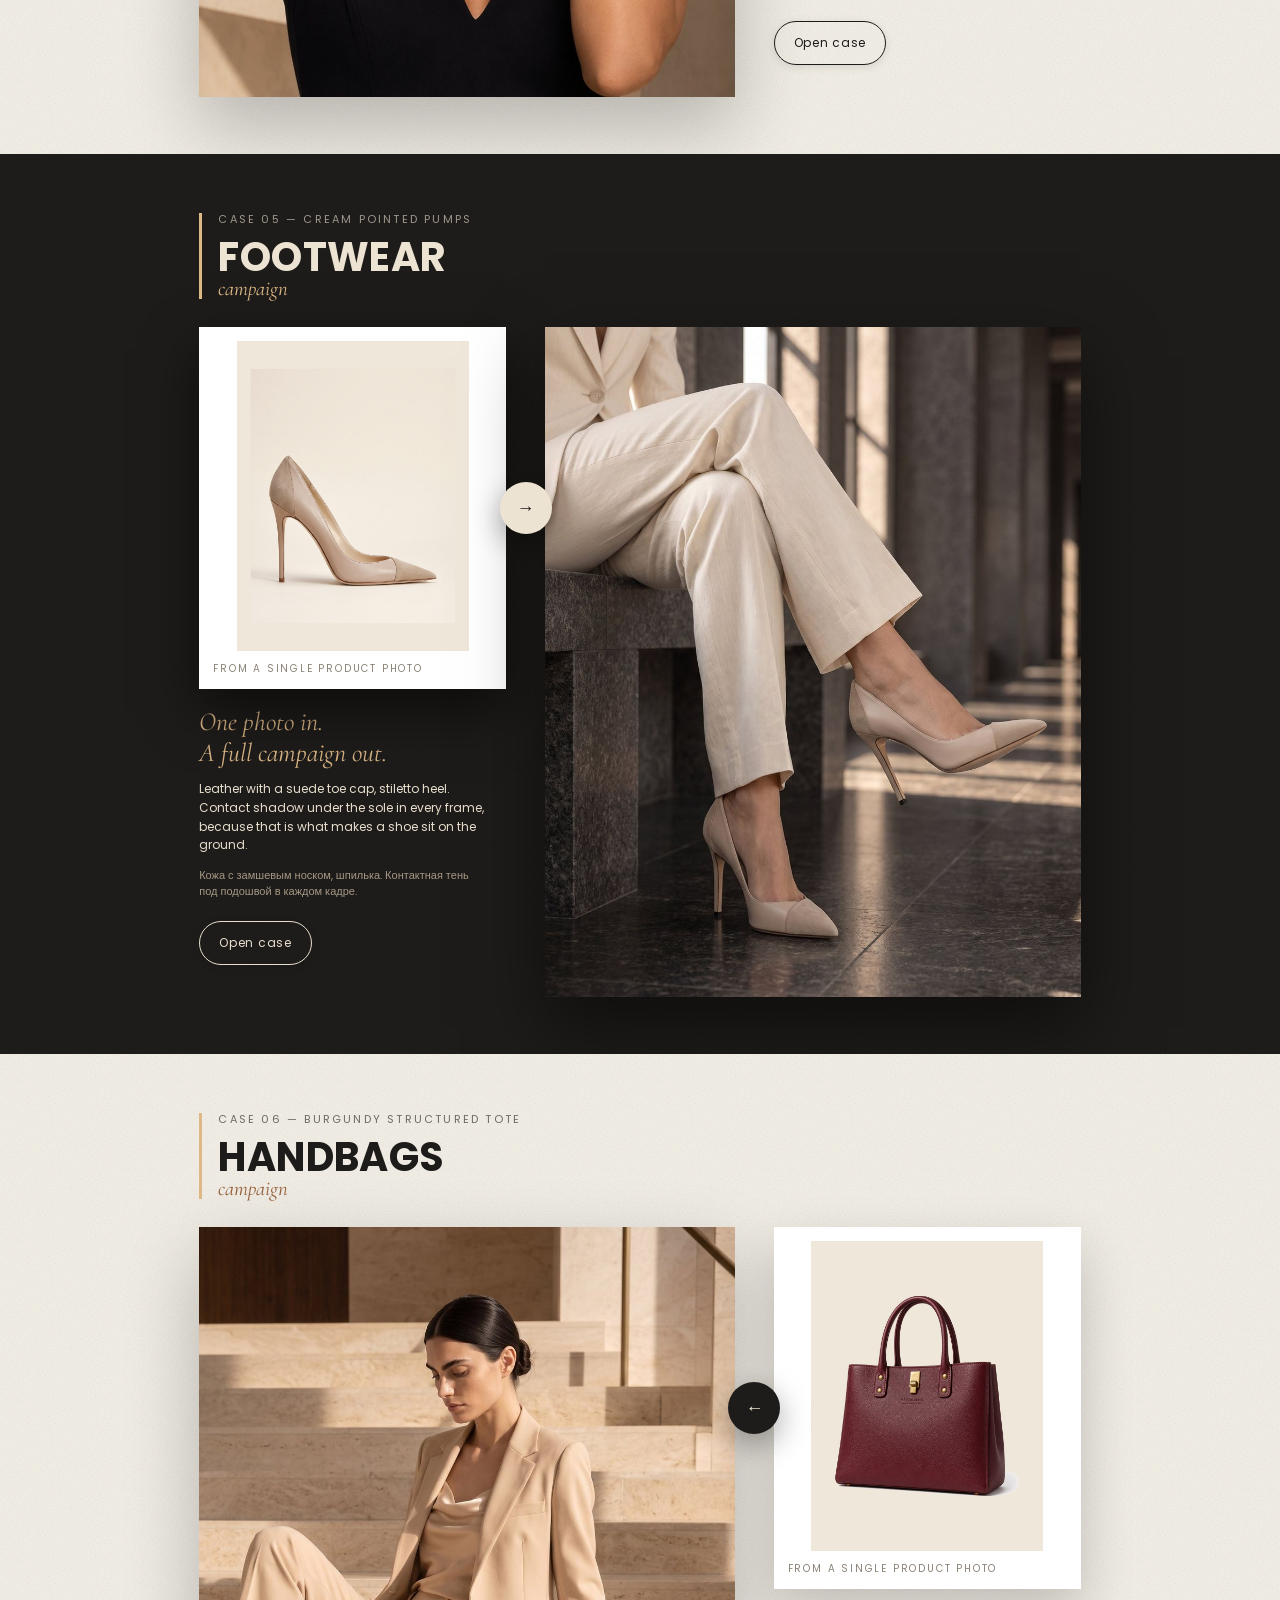
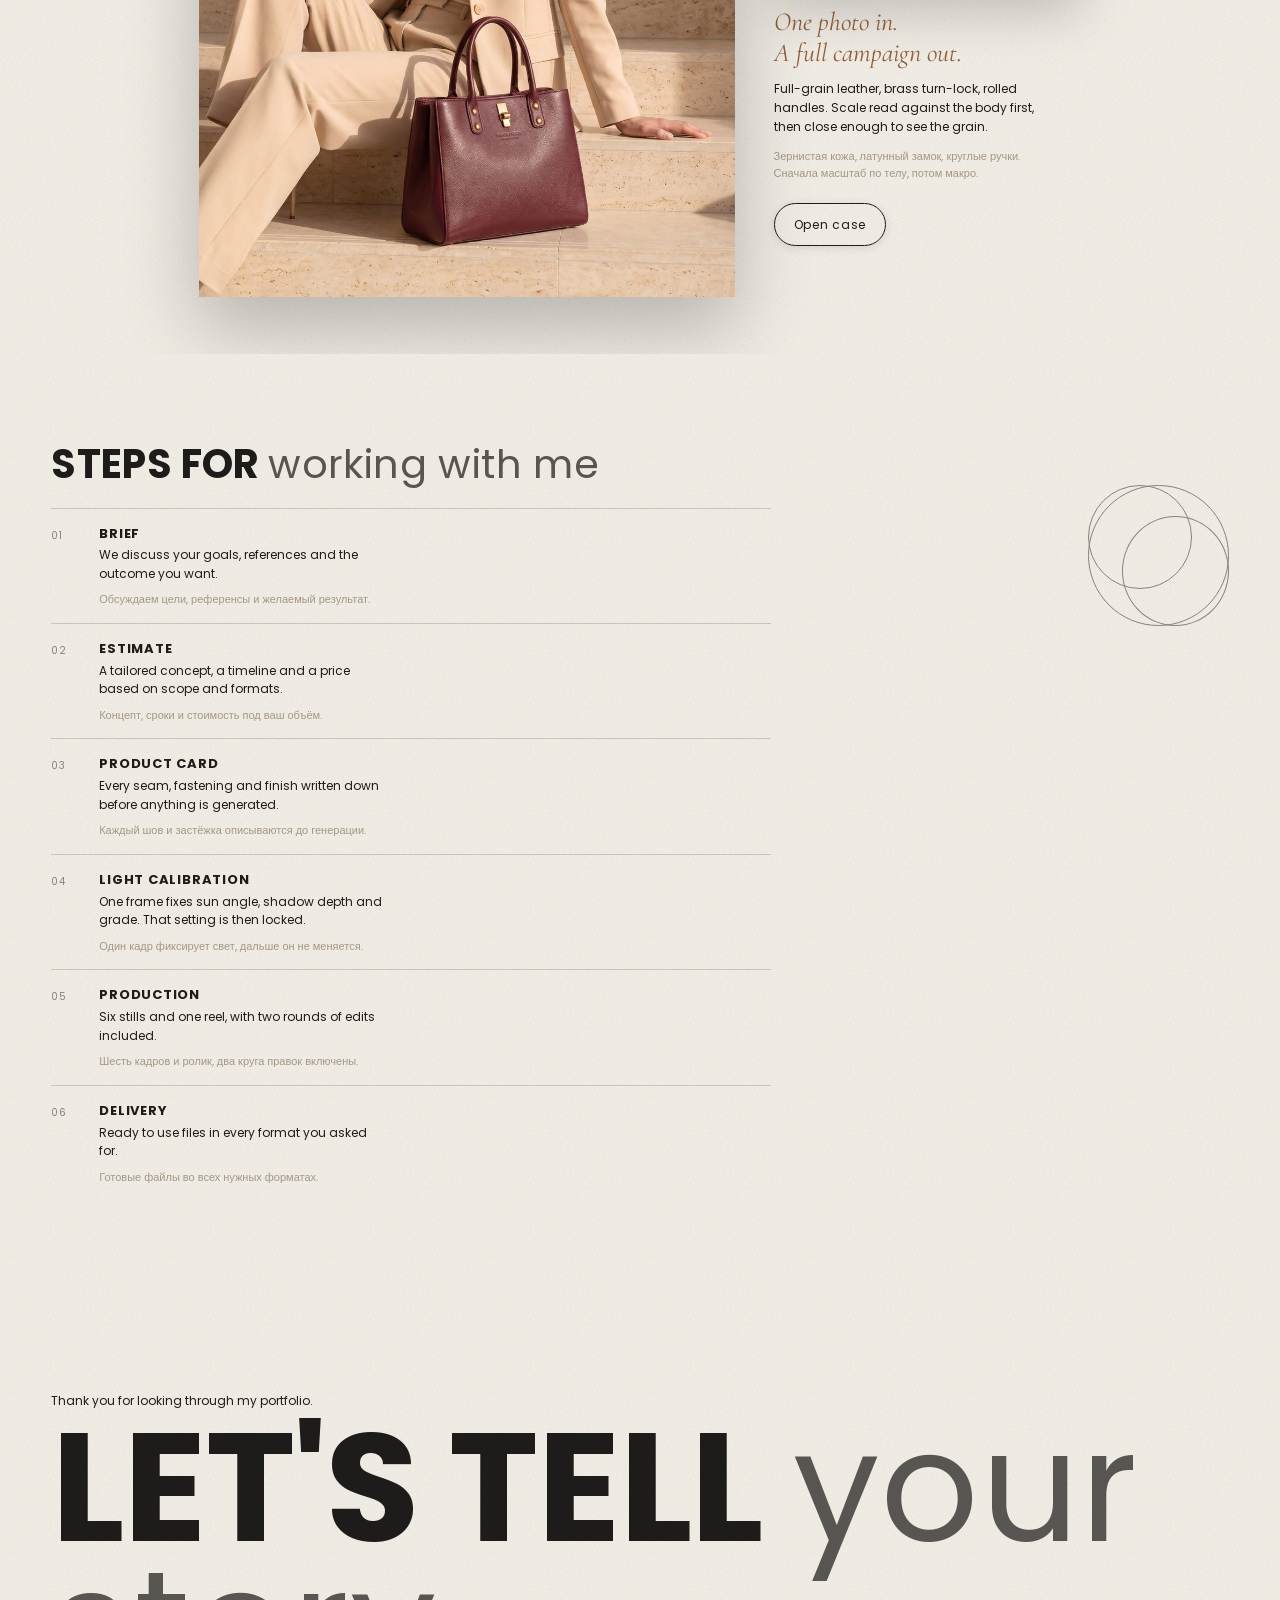
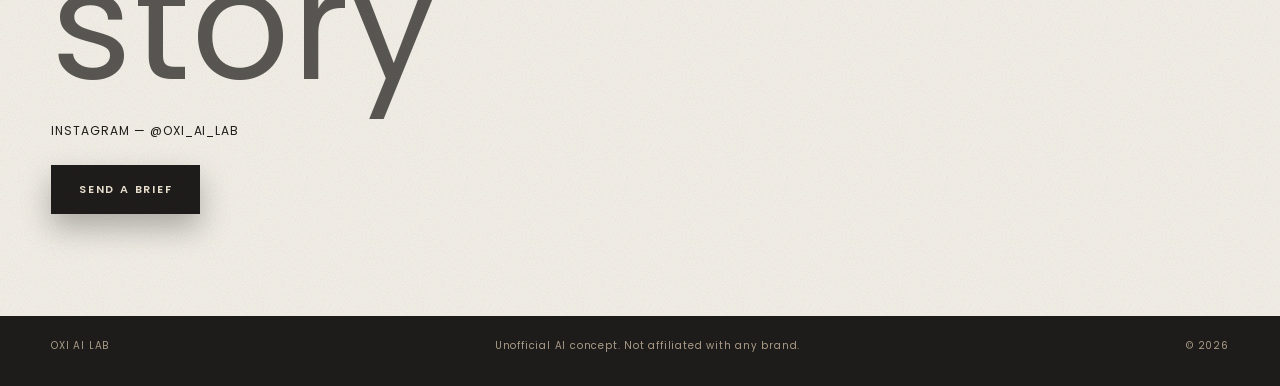
==== commit 9a1cefb7: "Add files via upload" ====
--- a/index.html
+++ b/index.html
@@ -323,11 +323,91 @@
     <p class="note">Thank you for looking through my portfolio.</p>
     <h2 class="giant">Let's tell <em>your story</em></h2>
     <div class="contacts">
-      <a href="https://instagram.com/oxi_ai_lab" target="_blank" rel="noopener">Instagram — @oxi_ai_lab</a>
-    </div>
-    <a class="btn" href="https://instagram.com/oxi_ai_lab" target="_blank" rel="noopener">Send a brief</a>
-  </div>
-</section>
+      <a href="https://instagram.com/oxi_ai_lab" target="_blank" rel="noopener">Instagram &mdash; @oxi_ai_lab</a>
+    </div>
+    <button type="button" class="btn" id="briefOpen">Send a brief</button>
+
+    <form class="briefform" id="briefForm" hidden novalidate
+          action="https://formsubmit.co/ajax/aioxilab@gmail.com" method="POST">
+      <div class="brief-row">
+        <label>Brand
+          <input name="Brand" type="text" required autocomplete="organization">
+        </label>
+        <label>Email
+          <input name="Email" type="email" required autocomplete="email">
+        </label>
+      </div>
+      <div class="brief-row">
+        <label>Category
+          <select name="Category">
+            <option value="" selected>Select one</option>
+            <option>Apparel</option>
+            <option>Lingerie</option>
+            <option>Swimwear</option>
+            <option>Footwear</option>
+            <option>Bags &amp; accessories</option>
+            <option>Jewellery</option>
+            <option>Cosmetics</option>
+            <option>Other</option>
+          </select>
+        </label>
+        <label>Product link
+          <input name="Product link" type="url" placeholder="https://" autocomplete="off">
+        </label>
+      </div>
+      <label>Your brief
+        <textarea name="Your brief" rows="4" required
+          placeholder="Tell me about the product and what you need: photos, a reel, or both, how many looks, and any deadline."></textarea>
+      </label>
+      <input type="hidden" name="_subject" value="New brief from oxiailab.github.io">
+      <input type="hidden" name="_template" value="table">
+      <input type="text" name="_honey" style="display:none" tabindex="-1" autocomplete="off" aria-hidden="true">
+      <div class="brief-foot">
+        <button type="submit" class="btn" id="briefSend">Send</button>
+        <span class="brief-msg" id="briefMsg" role="status" aria-live="polite"></span>
+      </div>
+    </form>
+  </div>
+</section>
+
+<script>
+/* Форма брифа: кнопка раскрывает форму, отправка через FormSubmit AJAX,
+   человек остаётся на странице, ответ показывается строкой под кнопкой. */
+(function(){
+  var open = document.getElementById('briefOpen'),
+      form = document.getElementById('briefForm'),
+      send = document.getElementById('briefSend'),
+      msg  = document.getElementById('briefMsg');
+  if (!open || !form) return;
+  open.addEventListener('click', function(){
+    form.hidden = false; open.hidden = true;
+    var f = form.querySelector('input,select,textarea'); if (f) f.focus();
+  });
+  form.addEventListener('submit', function(e){
+    e.preventDefault();
+    if (form._honey.value) return;                 // бот заполнил ловушку
+    if (!form.checkValidity()){ form.reportValidity(); return; }
+    send.disabled = true; msg.textContent = 'Sending…'; msg.className = 'brief-msg';
+    fetch(form.action, {
+      method: 'POST',
+      headers: {'Accept':'application/json'},
+      body: new FormData(form)
+    }).then(function(r){ return r.json(); })
+      .then(function(){
+        var t = document.createElement('p');
+        t.className = 'brief-thanks';
+        t.textContent = 'Thank you. I’ll be in touch shortly.';
+        form.innerHTML = '';
+        form.appendChild(t);
+      })
+      .catch(function(){
+        send.disabled = false;
+        msg.textContent = 'Something went wrong. Please email aioxilab@gmail.com.';
+        msg.className = 'brief-msg err';
+      });
+  });
+})();
+</script>
 
 <footer class="foot">
   <span>OXI AI LAB</span>
--- a/style.css
+++ b/style.css
@@ -21,6 +21,7 @@
 }
 
 *{ box-sizing:border-box; }
+[hidden]{ display:none !important; }
 html{ scroll-behavior:smooth; }
 @media (prefers-reduced-motion:reduce){ html{ scroll-behavior:auto; } }
 
@@ -168,6 +169,29 @@
 .contacts{ display:flex; flex-wrap:wrap; gap:26px; margin-top:26px; font-size:12px; letter-spacing:.08em; text-transform:uppercase; }
 .btn{ display:inline-block; margin-top:24px; background:var(--ink); color:var(--cream);
       padding:16px 28px; font-size:11px; letter-spacing:.16em; text-transform:uppercase; font-weight:600; }
+/* ---------- форма брифа ---------- */
+.briefform{ margin-top:34px; max-width:640px; display:grid; gap:18px; }
+.brief-row{ display:grid; grid-template-columns:1fr 1fr; gap:18px; }
+@media (max-width:640px){ .brief-row{ grid-template-columns:1fr; } }
+.briefform label{ display:grid; gap:7px; font-size:10px; letter-spacing:.16em;
+              text-transform:uppercase; font-weight:600; color:var(--ink); }
+.briefform input, .briefform select, .briefform textarea{
+  font-family:inherit; font-size:14px; letter-spacing:normal; text-transform:none; font-weight:400;
+  color:var(--ink); background:#fff; border:1px solid var(--line-l); border-radius:0;
+  padding:12px 14px; width:100%; }
+.briefform textarea{ resize:vertical; min-height:96px; }
+.briefform input:focus, .briefform select:focus, .briefform textarea:focus{
+  outline:none; border-color:var(--bronze); box-shadow:0 0 0 2px rgba(148,97,58,.15); }
+.briefform input::placeholder, .briefform textarea::placeholder{ color:#9c927f; }
+.brief-foot{ display:flex; align-items:center; gap:18px; flex-wrap:wrap; }
+.brief-foot .btn{ margin-top:0; cursor:pointer; border:0; }
+.brief-foot .btn[disabled]{ opacity:.5; cursor:default; }
+.brief-msg{ font-size:12px; color:var(--sand); }
+.brief-msg.err{ color:#a23; }
+.brief-thanks{ margin:34px 0 0; font-family:var(--italic); font-style:italic;
+               font-size:clamp(19px,2.1vw,26px); color:var(--bronze); }
+button.btn{ font-family:inherit; cursor:pointer; border:0; }
+
 .foot{ background:var(--ink); color:var(--sand); display:flex; flex-wrap:wrap; gap:12px;
        justify-content:space-between; padding:22px var(--pad) 32px; font-size:10px; letter-spacing:.08em; }
 
@@ -184,7 +208,7 @@
 .brief .pr-card img{ aspect-ratio:auto; }
 .frames{ display:grid; grid-template-columns:repeat(2,1fr); gap:clamp(10px,1.5vw,20px); }
 .frames img{ aspect-ratio:4/5; object-fit:cover; }
-.reel{ max-width:340px; } .reel img{ aspect-ratio:9/16; object-fit:cover; }
+.reel{ max-width:340px; } .reel img, .reel video{ aspect-ratio:9/16; object-fit:cover; width:100%; height:auto; }
 .pager{ display:flex; justify-content:space-between; gap:16px; padding-block:clamp(32px,5vw,64px); border-top:1px solid var(--line-l); }
 @media (max-width:700px){ .frames{ grid-template-columns:1fr; } }
 
@@ -271,8 +295,9 @@
   .case .pr{ justify-content:center; }
   .case:not(.flip-none) .pr{ grid-template-columns:clamp(240px,24vw,330px) auto; }
   .case .pr:not(.flip){ grid-template-columns:auto clamp(240px,24vw,330px); }
-  .case .pr-card img{ height:calc(var(--fh) - 360px); min-height:120px; width:auto;
-                      margin-inline:auto; }
+  /* пакшот вписан и по высоте экрана, и в ширину карточки: не вылезает за рамку */
+  .case .pr-card img{ max-height:calc(var(--fh) - 360px); min-height:120px;
+                      max-width:100%; width:auto; height:auto; margin-inline:auto; }
   .case .link{ margin-top:clamp(16px,2.4vh,34px); }
 }
 .case.dark{ background:var(--ink); color:var(--cream); }
